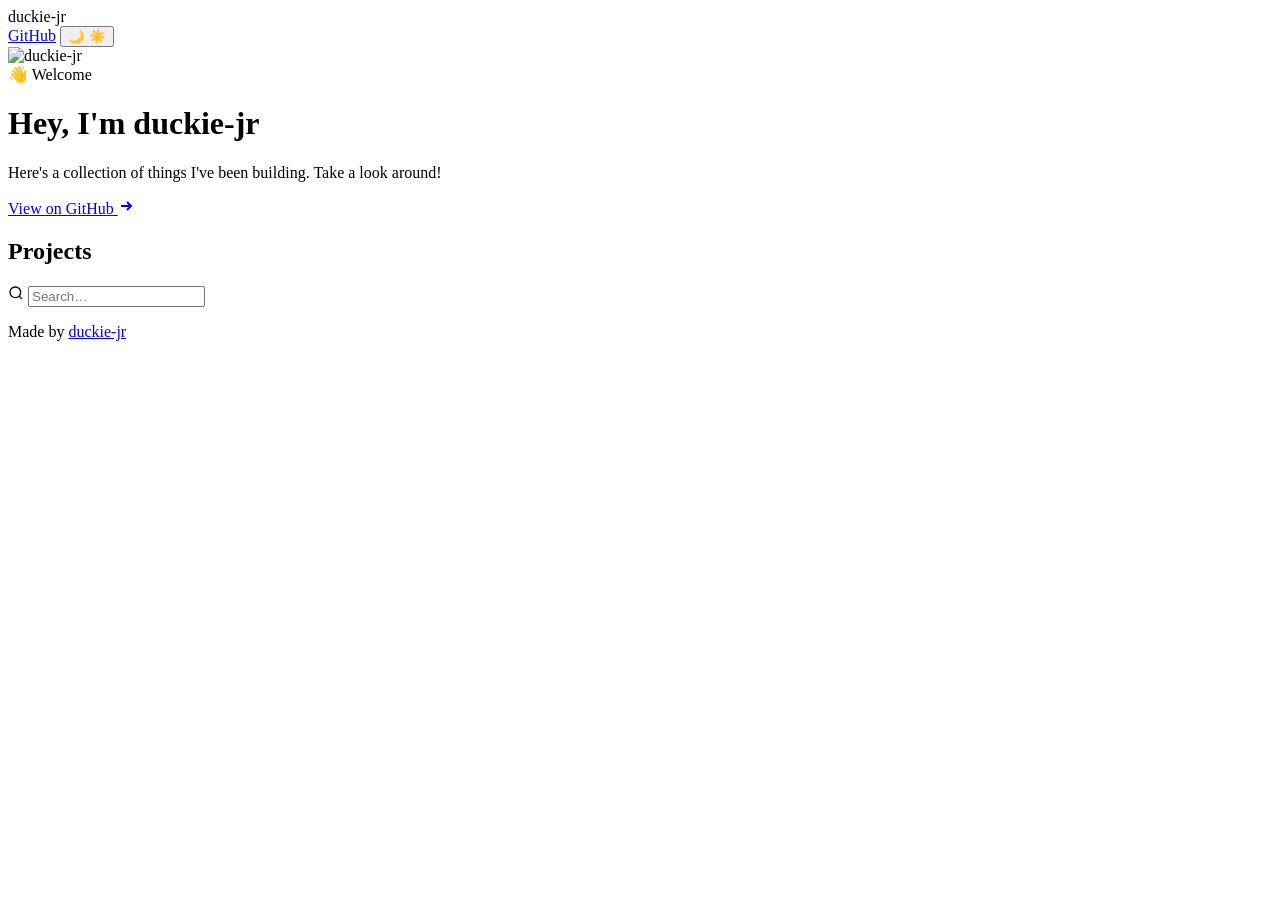
==== index.html @ 2e4bfa23 "Rename Index.html to index.html" ====
<!DOCTYPE html>
<html lang="en">
  <head>
    <meta charset="UTF-8" />
    <meta name="viewport" content="width=device-width, initial-scale=1.0" />
    <meta name="description" content="duckie-jr's project showcase" />
    <meta name="theme-color" content="#6c63ff" />
    <meta name="mobile-web-app-capable" content="yes" />
    <link rel="manifest" href="/manifest.json" />
    <title>duckie-jr</title>
    <link rel="preconnect" href="https://fonts.googleapis.com" />
    <link rel="preconnect" href="https://fonts.gstatic.com" crossorigin />
    <link href="https://fonts.googleapis.com/css2?family=Inter:wght@400;500;600;700;800&display=swap" rel="stylesheet" />
    <link rel="stylesheet" href="/style.css" />
  </head>
  <body>

    <!-- ── Nav ──────────────────────────────────────────────── -->
    <nav class="nav">
      <div class="nav-inner">
        <span class="nav-logo">duckie-jr</span>
        <div class="nav-links">
          <a href="https://github.com/duckie-jr" target="_blank" rel="noopener noreferrer">GitHub</a>
          <button id="theme-toggle-btn" class="theme-btn" aria-label="Toggle theme">
            <span class="theme-icon theme-icon--dark">🌙</span>
            <span class="theme-icon theme-icon--light">☀️</span>
          </button>
        </div>
      </div>
    </nav>

    <!-- ── Hero ─────────────────────────────────────────────── -->
    <header class="hero">
      <div class="hero-inner">
        <img id="avatar" class="hero-avatar" src="" alt="duckie-jr" />
        <div class="hero-badge">👋 Welcome</div>
        <h1 class="hero-heading">Hey, I'm <span class="gradient-text">duckie-jr</span></h1>
        <p class="hero-sub">Here's a collection of things I've been building. Take a look around!</p>
        <a href="https://github.com/duckie-jr/Projects" target="_blank" rel="noopener noreferrer" class="hero-cta">
          View on GitHub
          <svg width="16" height="16" viewBox="0 0 16 16" fill="none" stroke="currentColor" stroke-width="2">
            <path d="M3 8h10M9 4l4 4-4 4"/>
          </svg>
        </a>
      </div>
      <div class="hero-glow" aria-hidden="true"></div>
    </header>

    <!-- ── Projects ─────────────────────────────────────────── -->
    <section class="projects-section">
      <div class="section-inner">

        <div class="section-header">
          <h2 class="section-title">Projects</h2>
          <div class="search-box">
            <svg width="16" height="16" viewBox="0 0 24 24" fill="none" stroke="currentColor" stroke-width="2">
              <circle cx="11" cy="11" r="8"/><line x1="21" y1="21" x2="16.65" y2="16.65"/>
            </svg>
            <input id="search-input" type="search" placeholder="Search…" aria-label="Search projects" />
          </div>
        </div>

        <!-- Loading -->
        <div id="loading-grid" class="card-grid">
          <div class="project-card skeleton"></div>
          <div class="project-card skeleton"></div>
          <div class="project-card skeleton"></div>
        </div>

        <!-- Cards -->
        <div id="project-grid" class="card-grid" hidden></div>

        <!-- Empty -->
        <div id="empty-state" class="feedback-state" hidden>
          <div class="feedback-icon">📂</div>
          <p id="empty-message">No projects yet — add a folder to the repository to get started.</p>
          <a href="https://github.com/duckie-jr/Projects" target="_blank" rel="noopener noreferrer" class="btn-outline">
            Open Repository
          </a>
        </div>

        <!-- Error -->
        <div id="error-state" class="feedback-state" hidden>
          <div class="feedback-icon">⚠️</div>
          <p id="error-message">Couldn't load projects.</p>
          <button id="retry-btn" class="btn-outline">Try again</button>
        </div>

      </div>
    </section>

    <!-- ── Footer ────────────────────────────────────────────── -->
    <footer class="footer">
      <p>Made by <a href="https://github.com/duckie-jr" target="_blank" rel="noopener noreferrer">duckie-jr</a></p>
    </footer>

    <script type="module" src="/main.js"></script>
  </body>
</html>
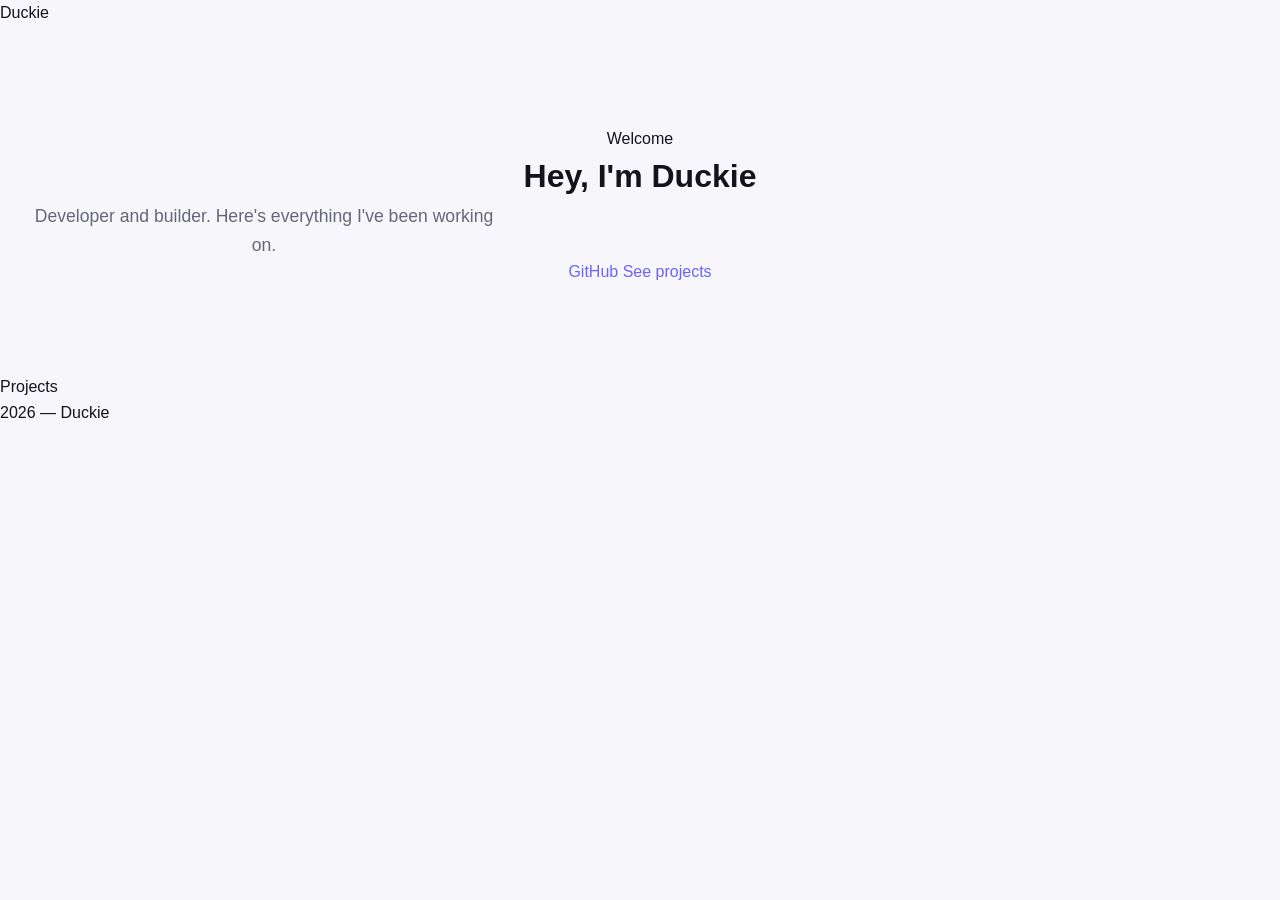
==== commit 61ee71f6: "Refactor index.html for improved structure and content" ====
--- a/index.html
+++ b/index.html
@@ -1,99 +1,42 @@
 <!DOCTYPE html>
-<html lang="en">
+<html lang="en" data-theme="dark">
   <head>
     <meta charset="UTF-8" />
     <meta name="viewport" content="width=device-width, initial-scale=1.0" />
-    <meta name="description" content="duckie-jr's project showcase" />
-    <meta name="theme-color" content="#6c63ff" />
-    <meta name="mobile-web-app-capable" content="yes" />
+    <title>Duckie</title>
+    <link rel="preconnect" href="https://fonts.googleapis.com" />
+    <link href="https://fonts.googleapis.com/css2?family=Inter:wght@400;500;600;700;800&display=swap" rel="stylesheet" />
+    <link rel="icon" type="image/svg+xml" href="/favicon.svg" />
+    <link rel="apple-touch-icon" href="/favicon.svg" />
     <link rel="manifest" href="/manifest.json" />
-    <title>duckie-jr</title>
-    <link rel="preconnect" href="https://fonts.googleapis.com" />
-    <link rel="preconnect" href="https://fonts.gstatic.com" crossorigin />
-    <link href="https://fonts.googleapis.com/css2?family=Inter:wght@400;500;600;700;800&display=swap" rel="stylesheet" />
     <link rel="stylesheet" href="/style.css" />
   </head>
   <body>
 
-    <!-- ── Nav ──────────────────────────────────────────────── -->
-    <nav class="nav">
-      <div class="nav-inner">
-        <span class="nav-logo">duckie-jr</span>
-        <div class="nav-links">
-          <a href="https://github.com/duckie-jr" target="_blank" rel="noopener noreferrer">GitHub</a>
-          <button id="theme-toggle-btn" class="theme-btn" aria-label="Toggle theme">
-            <span class="theme-icon theme-icon--dark">🌙</span>
-            <span class="theme-icon theme-icon--light">☀️</span>
-          </button>
-        </div>
-      </div>
+    <nav>
+      <span class="logo">Duckie</span>
+
     </nav>
 
-    <!-- ── Hero ─────────────────────────────────────────────── -->
     <header class="hero">
-      <div class="hero-inner">
-        <img id="avatar" class="hero-avatar" src="" alt="duckie-jr" />
-        <div class="hero-badge">👋 Welcome</div>
-        <h1 class="hero-heading">Hey, I'm <span class="gradient-text">duckie-jr</span></h1>
-        <p class="hero-sub">Here's a collection of things I've been building. Take a look around!</p>
-        <a href="https://github.com/duckie-jr/Projects" target="_blank" rel="noopener noreferrer" class="hero-cta">
-          View on GitHub
-          <svg width="16" height="16" viewBox="0 0 16 16" fill="none" stroke="currentColor" stroke-width="2">
-            <path d="M3 8h10M9 4l4 4-4 4"/>
-          </svg>
-        </a>
+      <p class="eyebrow">Welcome</p>
+      <h1>Hey, I'm <span>Duckie</span></h1>
+      <p class="hero-sub">Developer and builder. Here's everything I've been working on.</p>
+      <div class="hero-links">
+        <a href="https://github.com/duckie-jr" target="_blank" rel="noopener noreferrer" class="btn btn-primary">GitHub</a>
+        <a href="#projects" class="btn btn-ghost">See projects</a>
       </div>
-      <div class="hero-glow" aria-hidden="true"></div>
     </header>
 
-    <!-- ── Projects ─────────────────────────────────────────── -->
-    <section class="projects-section">
-      <div class="section-inner">
+    <main id="projects">
+      <p class="section-label">Projects</p>
+      <div id="project-grid" class="grid"></div>
+    </main>
 
-        <div class="section-header">
-          <h2 class="section-title">Projects</h2>
-          <div class="search-box">
-            <svg width="16" height="16" viewBox="0 0 24 24" fill="none" stroke="currentColor" stroke-width="2">
-              <circle cx="11" cy="11" r="8"/><line x1="21" y1="21" x2="16.65" y2="16.65"/>
-            </svg>
-            <input id="search-input" type="search" placeholder="Search…" aria-label="Search projects" />
-          </div>
-        </div>
-
-        <!-- Loading -->
-        <div id="loading-grid" class="card-grid">
-          <div class="project-card skeleton"></div>
-          <div class="project-card skeleton"></div>
-          <div class="project-card skeleton"></div>
-        </div>
-
-        <!-- Cards -->
-        <div id="project-grid" class="card-grid" hidden></div>
-
-        <!-- Empty -->
-        <div id="empty-state" class="feedback-state" hidden>
-          <div class="feedback-icon">📂</div>
-          <p id="empty-message">No projects yet — add a folder to the repository to get started.</p>
-          <a href="https://github.com/duckie-jr/Projects" target="_blank" rel="noopener noreferrer" class="btn-outline">
-            Open Repository
-          </a>
-        </div>
-
-        <!-- Error -->
-        <div id="error-state" class="feedback-state" hidden>
-          <div class="feedback-icon">⚠️</div>
-          <p id="error-message">Couldn't load projects.</p>
-          <button id="retry-btn" class="btn-outline">Try again</button>
-        </div>
-
-      </div>
-    </section>
-
-    <!-- ── Footer ────────────────────────────────────────────── -->
-    <footer class="footer">
-      <p>Made by <a href="https://github.com/duckie-jr" target="_blank" rel="noopener noreferrer">duckie-jr</a></p>
+    <footer>
+      <p>2026 — Duckie</p>
     </footer>
 
-    <script type="module" src="/main.js"></script>
+    <script src="/main.js"></script>
   </body>
 </html>
--- a/style.css
+++ b/style.css
@@ -0,0 +1,416 @@
+/* ── Variables ──────────────────────────────────────────────── */
+:root {
+  --bg:           #0f0f13;
+  --bg-card:      #18181f;
+  --bg-card-hover:#1e1e28;
+  --border:       rgba(255,255,255,0.07);
+  --border-hover: rgba(108,99,255,0.5);
+  --text:         #f0f0f5;
+  --text-muted:   #888899;
+  --accent:       #6c63ff;
+  --accent-2:     #ff6584;
+  --gradient:     linear-gradient(135deg, #6c63ff, #ff6584);
+  --radius:       16px;
+  --radius-sm:    8px;
+  --shadow:       0 4px 24px rgba(0,0,0,0.4);
+  --shadow-hover: 0 8px 40px rgba(108,99,255,0.25);
+  --font:         'Inter', -apple-system, sans-serif;
+}
+
+[data-theme="light"] {
+  --bg:           #f7f7fb;
+  --bg-card:      #ffffff;
+  --bg-card-hover:#f0efff;
+  --border:       rgba(0,0,0,0.08);
+  --border-hover: rgba(108,99,255,0.4);
+  --text:         #13131a;
+  --text-muted:   #666677;
+  --shadow:       0 4px 24px rgba(0,0,0,0.08);
+  --shadow-hover: 0 8px 40px rgba(108,99,255,0.18);
+}
+
+/* ── Base ───────────────────────────────────────────────────── */
+*, *::before, *::after { box-sizing: border-box; margin: 0; padding: 0; }
+
+html { scroll-behavior: smooth; }
+
+body {
+  font-family: var(--font);
+  background: var(--bg);
+  color: var(--text);
+  line-height: 1.6;
+  min-height: 100dvh;
+  display: flex;
+  flex-direction: column;
+  transition: background 0.3s, color 0.3s;
+}
+
+a { color: var(--accent); text-decoration: none; }
+a:hover { text-decoration: underline; }
+
+/* ── Nav ────────────────────────────────────────────────────── */
+.nav {
+  position: sticky;
+  top: 0;
+  z-index: 100;
+  background: rgba(15,15,19,0.8);
+  backdrop-filter: blur(16px);
+  -webkit-backdrop-filter: blur(16px);
+  border-bottom: 1px solid var(--border);
+  padding: 0 24px;
+}
+
+[data-theme="light"] .nav {
+  background: rgba(247,247,251,0.85);
+}
+
+.nav-inner {
+  max-width: 1100px;
+  margin: 0 auto;
+  height: 60px;
+  display: flex;
+  align-items: center;
+  justify-content: space-between;
+}
+
+.nav-logo {
+  font-weight: 800;
+  font-size: 1.1rem;
+  background: var(--gradient);
+  -webkit-background-clip: text;
+  -webkit-text-fill-color: transparent;
+  background-clip: text;
+  letter-spacing: -0.3px;
+}
+
+.nav-links {
+  display: flex;
+  align-items: center;
+  gap: 20px;
+  font-size: 0.9rem;
+  font-weight: 500;
+  color: var(--text-muted);
+}
+
+.nav-links a {
+  color: var(--text-muted);
+  transition: color 0.2s;
+}
+.nav-links a:hover { color: var(--text); text-decoration: none; }
+
+.theme-btn {
+  background: none;
+  border: 1px solid var(--border);
+  border-radius: 20px;
+  padding: 4px 10px;
+  cursor: pointer;
+  font-size: 1rem;
+  line-height: 1;
+  transition: border-color 0.2s, background 0.2s;
+}
+.theme-btn:hover { background: var(--bg-card); }
+
+[data-theme="dark"]  .theme-icon--dark  { display: inline; }
+[data-theme="dark"]  .theme-icon--light { display: none; }
+[data-theme="light"] .theme-icon--dark  { display: none; }
+[data-theme="light"] .theme-icon--light { display: inline; }
+
+/* ── Hero ───────────────────────────────────────────────────── */
+.hero {
+  position: relative;
+  padding: 100px 24px 90px;
+  text-align: center;
+  overflow: hidden;
+}
+
+.hero-glow {
+  position: absolute;
+  inset: 0;
+  background: radial-gradient(ellipse 70% 50% at 50% 0%, rgba(108,99,255,0.18) 0%, transparent 70%);
+  pointer-events: none;
+  z-index: 0;
+}
+
+.hero-inner {
+  position: relative;
+  z-index: 1;
+  max-width: 640px;
+  margin: 0 auto;
+  display: flex;
+  flex-direction: column;
+  align-items: center;
+  gap: 16px;
+}
+
+.hero-avatar {
+  width: 90px;
+  height: 90px;
+  border-radius: 50%;
+  border: 3px solid transparent;
+  background: var(--gradient) border-box;
+  object-fit: cover;
+  display: none;
+  box-shadow: 0 0 0 4px rgba(108,99,255,0.2);
+}
+
+.hero-badge {
+  display: inline-block;
+  background: var(--bg-card);
+  border: 1px solid var(--border);
+  border-radius: 20px;
+  padding: 4px 14px;
+  font-size: 0.82rem;
+  font-weight: 500;
+  color: var(--text-muted);
+  letter-spacing: 0.3px;
+}
+
+.hero-heading {
+  font-size: clamp(2.4rem, 6vw, 3.8rem);
+  font-weight: 800;
+  line-height: 1.1;
+  letter-spacing: -1.5px;
+  margin: 0;
+}
+
+.gradient-text {
+  background: var(--gradient);
+  -webkit-background-clip: text;
+  -webkit-text-fill-color: transparent;
+  background-clip: text;
+}
+
+.hero-sub {
+  font-size: 1.1rem;
+  color: var(--text-muted);
+  max-width: 480px;
+  line-height: 1.6;
+}
+
+.hero-cta {
+  display: inline-flex;
+  align-items: center;
+  gap: 8px;
+  margin-top: 8px;
+  padding: 12px 28px;
+  background: var(--gradient);
+  color: #fff;
+  border-radius: 50px;
+  font-weight: 600;
+  font-size: 0.95rem;
+  box-shadow: 0 4px 20px rgba(108,99,255,0.4);
+  transition: transform 0.2s, box-shadow 0.2s, opacity 0.2s;
+}
+.hero-cta:hover {
+  transform: translateY(-2px);
+  box-shadow: 0 8px 28px rgba(108,99,255,0.5);
+  text-decoration: none;
+  opacity: 0.92;
+}
+.hero-cta svg { flex-shrink: 0; }
+
+/* ── Projects section ───────────────────────────────────────── */
+.projects-section {
+  flex: 1;
+  padding: 20px 24px 80px;
+}
+
+.section-inner {
+  max-width: 1100px;
+  margin: 0 auto;
+}
+
+.section-header {
+  display: flex;
+  align-items: center;
+  justify-content: space-between;
+  gap: 16px;
+  margin-bottom: 32px;
+  flex-wrap: wrap;
+}
+
+.section-title {
+  font-size: 1.5rem;
+  font-weight: 700;
+  letter-spacing: -0.5px;
+}
+
+.search-box {
+  display: flex;
+  align-items: center;
+  gap: 8px;
+  background: var(--bg-card);
+  border: 1px solid var(--border);
+  border-radius: 50px;
+  padding: 8px 16px;
+  transition: border-color 0.2s, box-shadow 0.2s;
+}
+.search-box:focus-within {
+  border-color: var(--accent);
+  box-shadow: 0 0 0 3px rgba(108,99,255,0.15);
+}
+.search-box svg { color: var(--text-muted); flex-shrink: 0; }
+.search-box input {
+  background: none;
+  border: none;
+  outline: none;
+  color: var(--text);
+  font-size: 0.9rem;
+  font-family: var(--font);
+  width: 180px;
+}
+.search-box input::placeholder { color: var(--text-muted); }
+
+/* ── Card grid ──────────────────────────────────────────────── */
+.card-grid {
+  display: grid;
+  grid-template-columns: repeat(auto-fill, minmax(300px, 1fr));
+  gap: 20px;
+}
+
+/* ── Project card ───────────────────────────────────────────── */
+.project-card {
+  background: var(--bg-card);
+  border: 1px solid var(--border);
+  border-radius: var(--radius);
+  padding: 28px;
+  display: flex;
+  flex-direction: column;
+  gap: 14px;
+  box-shadow: var(--shadow);
+  transition: transform 0.22s, box-shadow 0.22s, border-color 0.22s, background 0.22s;
+  min-height: 200px;
+  cursor: default;
+}
+
+.project-card:hover {
+  transform: translateY(-5px);
+  box-shadow: var(--shadow-hover);
+  border-color: var(--border-hover);
+  background: var(--bg-card-hover);
+}
+
+.card-number {
+  font-size: 0.75rem;
+  font-weight: 700;
+  color: var(--accent);
+  letter-spacing: 1px;
+  text-transform: uppercase;
+  opacity: 0.7;
+}
+
+.card-title {
+  font-size: 1.15rem;
+  font-weight: 700;
+  letter-spacing: -0.3px;
+  line-height: 1.3;
+}
+.card-title a {
+  color: var(--text);
+  transition: color 0.2s;
+}
+.card-title a:hover { color: var(--accent); text-decoration: none; }
+
+.card-description {
+  font-size: 0.875rem;
+  color: var(--text-muted);
+  line-height: 1.6;
+  flex: 1;
+  display: -webkit-box;
+  -webkit-line-clamp: 3;
+  -webkit-box-orient: vertical;
+  overflow: hidden;
+}
+
+.card-cta {
+  display: inline-flex;
+  align-items: center;
+  gap: 6px;
+  font-size: 0.82rem;
+  font-weight: 600;
+  color: var(--accent);
+  margin-top: auto;
+  transition: gap 0.2s;
+}
+.card-cta:hover { gap: 10px; text-decoration: none; }
+.card-cta svg { flex-shrink: 0; }
+
+/* ── Skeleton ───────────────────────────────────────────────── */
+@keyframes shimmer {
+  0%   { background-position: -600px 0; }
+  100% { background-position:  600px 0; }
+}
+
+.skeleton {
+  background: linear-gradient(
+    90deg,
+    var(--bg-card) 25%,
+    var(--bg-card-hover) 50%,
+    var(--bg-card) 75%
+  );
+  background-size: 1200px 100%;
+  animation: shimmer 1.6s infinite linear;
+  border-color: transparent !important;
+  pointer-events: none;
+  min-height: 200px;
+}
+.skeleton:hover { transform: none !important; box-shadow: var(--shadow) !important; }
+
+/* ── Feedback states ────────────────────────────────────────── */
+.feedback-state {
+  display: flex;
+  flex-direction: column;
+  align-items: center;
+  gap: 16px;
+  padding: 80px 24px;
+  text-align: center;
+  color: var(--text-muted);
+  font-size: 0.95rem;
+  grid-column: 1 / -1;
+}
+
+.feedback-icon {
+  font-size: 3rem;
+  line-height: 1;
+}
+
+.btn-outline {
+  display: inline-flex;
+  align-items: center;
+  gap: 6px;
+  padding: 9px 22px;
+  border: 1.5px solid var(--accent);
+  border-radius: 50px;
+  color: var(--accent);
+  font-size: 0.875rem;
+  font-weight: 600;
+  font-family: var(--font);
+  background: none;
+  cursor: pointer;
+  transition: background 0.2s, color 0.2s;
+}
+.btn-outline:hover {
+  background: var(--accent);
+  color: #fff;
+  text-decoration: none;
+}
+
+/* ── Footer ─────────────────────────────────────────────────── */
+.footer {
+  border-top: 1px solid var(--border);
+  padding: 22px 24px;
+  text-align: center;
+  font-size: 0.82rem;
+  color: var(--text-muted);
+}
+.footer a { color: var(--text-muted); }
+.footer a:hover { color: var(--accent); }
+
+/* ── Responsive ─────────────────────────────────────────────── */
+@media (max-width: 600px) {
+  .hero { padding: 64px 20px 60px; }
+  .projects-section { padding: 20px 20px 60px; }
+  .card-grid { grid-template-columns: 1fr; }
+  .section-header { flex-direction: column; align-items: flex-start; }
+  .search-box input { width: 140px; }
+}
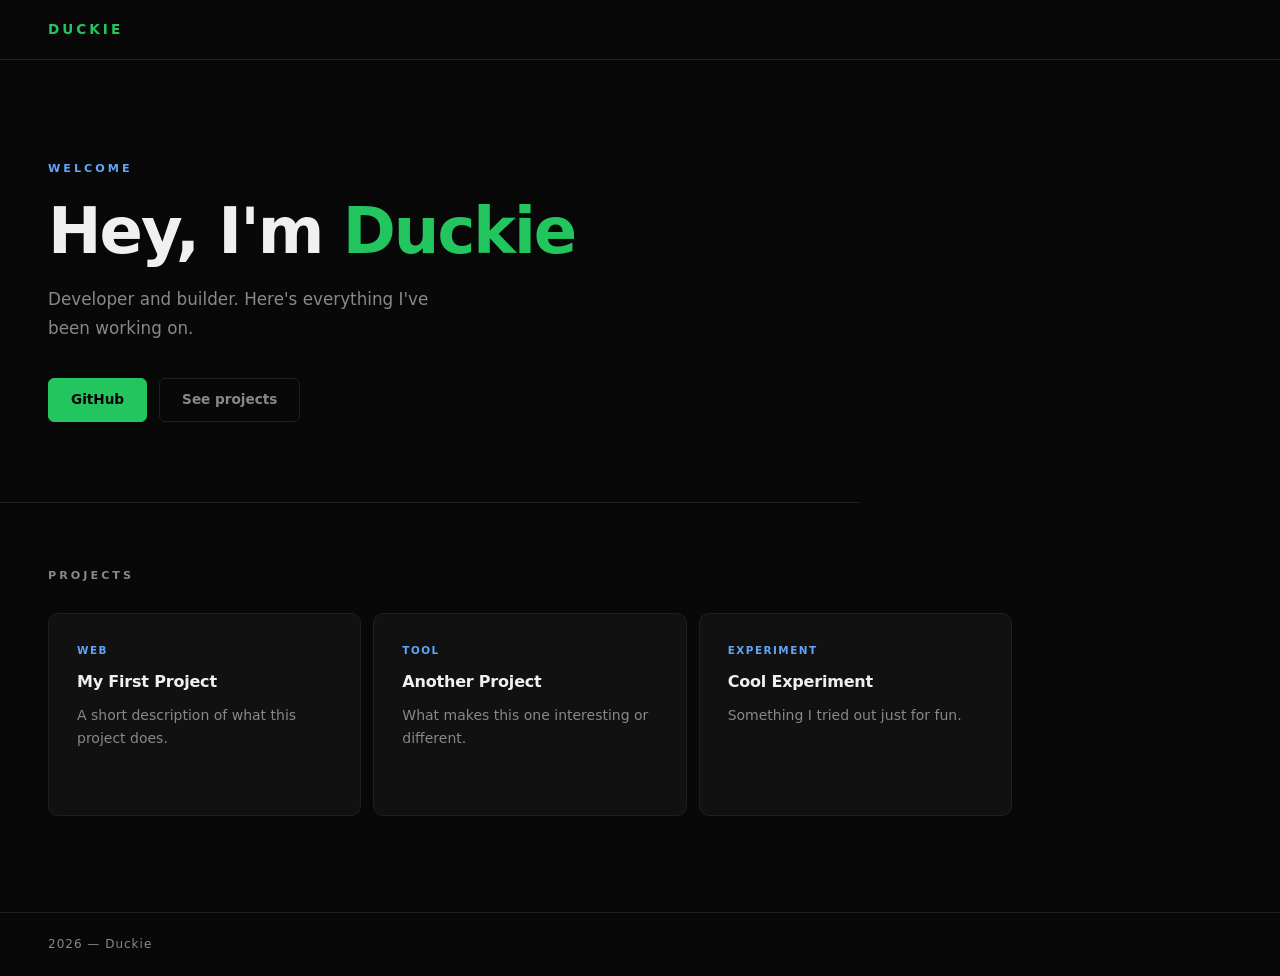
==== commit b5774d3d: "Update index.html" ====
--- a/index.html
+++ b/index.html
@@ -6,10 +6,10 @@
     <title>Duckie</title>
     <link rel="preconnect" href="https://fonts.googleapis.com" />
     <link href="https://fonts.googleapis.com/css2?family=Inter:wght@400;500;600;700;800&display=swap" rel="stylesheet" />
-    <link rel="icon" type="image/svg+xml" href="/favicon.svg" />
-    <link rel="apple-touch-icon" href="/favicon.svg" />
-    <link rel="manifest" href="/manifest.json" />
-    <link rel="stylesheet" href="/style.css" />
+    <link rel="icon" type="image/svg+xml" href="./favicon.svg" />
+    <link rel="apple-touch-icon" href="./favicon.svg" />
+    <link rel="manifest" href="./manifest.json" />
+    <link rel="stylesheet" href="./style.css" />
   </head>
   <body>
 
@@ -37,6 +37,6 @@
       <p>2026 — Duckie</p>
     </footer>
 
-    <script src="/main.js"></script>
+    <script src="./main.js"></script>
   </body>
 </html>
--- a/style.css
+++ b/style.css
@@ -1,37 +1,22 @@
-/* ── Variables ──────────────────────────────────────────────── */
+/* ── Tokens ─────────────────────────────────────────────────── */
 :root {
-  --bg:           #0f0f13;
-  --bg-card:      #18181f;
-  --bg-card-hover:#1e1e28;
-  --border:       rgba(255,255,255,0.07);
-  --border-hover: rgba(108,99,255,0.5);
-  --text:         #f0f0f5;
-  --text-muted:   #888899;
-  --accent:       #6c63ff;
-  --accent-2:     #ff6584;
-  --gradient:     linear-gradient(135deg, #6c63ff, #ff6584);
-  --radius:       16px;
-  --radius-sm:    8px;
-  --shadow:       0 4px 24px rgba(0,0,0,0.4);
-  --shadow-hover: 0 8px 40px rgba(108,99,255,0.25);
-  --font:         'Inter', -apple-system, sans-serif;
-}
-
-[data-theme="light"] {
-  --bg:           #f7f7fb;
-  --bg-card:      #ffffff;
-  --bg-card-hover:#f0efff;
-  --border:       rgba(0,0,0,0.08);
-  --border-hover: rgba(108,99,255,0.4);
-  --text:         #13131a;
-  --text-muted:   #666677;
-  --shadow:       0 4px 24px rgba(0,0,0,0.08);
-  --shadow-hover: 0 8px 40px rgba(108,99,255,0.18);
-}
+  --bg:         #080808;
+  --surface:    #111111;
+  --surface-2:  #161616;
+  --border:     #1f1f1f;
+  --text:       #f0f0f0;
+  --muted:      #888888;
+  --green:      #22c55e;
+  --green-dim:  rgba(34, 197, 94, 0.08);
+  --green-glow: rgba(34, 197, 94, 0.2);
+  --blue:       #60a5fa;
+  --font:       'Inter', system-ui, sans-serif;
+}
+
+
 
 /* ── Base ───────────────────────────────────────────────────── */
 *, *::before, *::after { box-sizing: border-box; margin: 0; padding: 0; }
-
 html { scroll-behavior: smooth; }
 
 body {
@@ -42,375 +27,226 @@
   min-height: 100dvh;
   display: flex;
   flex-direction: column;
-  transition: background 0.3s, color 0.3s;
-}
-
-a { color: var(--accent); text-decoration: none; }
+  -webkit-font-smoothing: antialiased;
+  transition: background .3s, color .3s;
+}
+
+a { color: var(--green); text-decoration: none; }
 a:hover { text-decoration: underline; }
 
 /* ── Nav ────────────────────────────────────────────────────── */
-.nav {
+nav {
+  display: flex;
+  align-items: center;
+  justify-content: space-between;
+  padding: 0 48px;
+  height: 60px;
+  border-bottom: 1px solid var(--border);
   position: sticky;
   top: 0;
-  z-index: 100;
-  background: rgba(15,15,19,0.8);
-  backdrop-filter: blur(16px);
-  -webkit-backdrop-filter: blur(16px);
-  border-bottom: 1px solid var(--border);
-  padding: 0 24px;
-}
-
-[data-theme="light"] .nav {
-  background: rgba(247,247,251,0.85);
-}
-
-.nav-inner {
-  max-width: 1100px;
-  margin: 0 auto;
-  height: 60px;
-  display: flex;
-  align-items: center;
-  justify-content: space-between;
-}
-
-.nav-logo {
-  font-weight: 800;
-  font-size: 1.1rem;
-  background: var(--gradient);
-  -webkit-background-clip: text;
-  -webkit-text-fill-color: transparent;
-  background-clip: text;
-  letter-spacing: -0.3px;
-}
-
-.nav-links {
-  display: flex;
-  align-items: center;
-  gap: 20px;
-  font-size: 0.9rem;
-  font-weight: 500;
-  color: var(--text-muted);
-}
-
-.nav-links a {
-  color: var(--text-muted);
-  transition: color 0.2s;
-}
-.nav-links a:hover { color: var(--text); text-decoration: none; }
-
-.theme-btn {
-  background: none;
-  border: 1px solid var(--border);
-  border-radius: 20px;
-  padding: 4px 10px;
-  cursor: pointer;
-  font-size: 1rem;
-  line-height: 1;
-  transition: border-color 0.2s, background 0.2s;
-}
-.theme-btn:hover { background: var(--bg-card); }
-
-[data-theme="dark"]  .theme-icon--dark  { display: inline; }
-[data-theme="dark"]  .theme-icon--light { display: none; }
-[data-theme="light"] .theme-icon--dark  { display: none; }
-[data-theme="light"] .theme-icon--light { display: inline; }
+  background: var(--bg);
+  z-index: 10;
+}
+
+.logo {
+  font-size: .85rem;
+  font-weight: 700;
+  letter-spacing: 3px;
+  text-transform: uppercase;
+  color: var(--green);
+}
+
+
 
 /* ── Hero ───────────────────────────────────────────────────── */
 .hero {
-  position: relative;
-  padding: 100px 24px 90px;
-  text-align: center;
-  overflow: hidden;
-}
-
-.hero-glow {
-  position: absolute;
-  inset: 0;
-  background: radial-gradient(ellipse 70% 50% at 50% 0%, rgba(108,99,255,0.18) 0%, transparent 70%);
-  pointer-events: none;
-  z-index: 0;
-}
-
-.hero-inner {
-  position: relative;
-  z-index: 1;
-  max-width: 640px;
-  margin: 0 auto;
-  display: flex;
-  flex-direction: column;
-  align-items: center;
-  gap: 16px;
-}
-
-.hero-avatar {
-  width: 90px;
-  height: 90px;
-  border-radius: 50%;
-  border: 3px solid transparent;
-  background: var(--gradient) border-box;
-  object-fit: cover;
-  display: none;
-  box-shadow: 0 0 0 4px rgba(108,99,255,0.2);
-}
-
-.hero-badge {
-  display: inline-block;
-  background: var(--bg-card);
-  border: 1px solid var(--border);
-  border-radius: 20px;
-  padding: 4px 14px;
-  font-size: 0.82rem;
-  font-weight: 500;
-  color: var(--text-muted);
-  letter-spacing: 0.3px;
-}
-
-.hero-heading {
-  font-size: clamp(2.4rem, 6vw, 3.8rem);
+  padding: 100px 48px 80px;
+  border-bottom: 1px solid var(--border);
+  max-width: 860px;
+}
+
+.eyebrow {
+  font-size: .7rem;
+  font-weight: 600;
+  letter-spacing: 3px;
+  text-transform: uppercase;
+  color: var(--blue);
+  margin-bottom: 20px;
+}
+
+.hero h1 {
+  font-size: clamp(2.6rem, 5.5vw, 4rem);
   font-weight: 800;
-  line-height: 1.1;
-  letter-spacing: -1.5px;
-  margin: 0;
-}
-
-.gradient-text {
-  background: var(--gradient);
-  -webkit-background-clip: text;
-  -webkit-text-fill-color: transparent;
-  background-clip: text;
+  letter-spacing: -2px;
+  line-height: 1.05;
+  color: var(--text);
+  margin-bottom: 20px;
+}
+
+.hero h1 span {
+  color: var(--green);
 }
 
 .hero-sub {
-  font-size: 1.1rem;
-  color: var(--text-muted);
-  max-width: 480px;
-  line-height: 1.6;
-}
-
-.hero-cta {
+  font-size: 1.05rem;
+  color: var(--muted);
+  max-width: 420px;
+  line-height: 1.7;
+  margin-bottom: 36px;
+}
+
+.hero-links {
+  display: flex;
+  gap: 12px;
+  flex-wrap: wrap;
+}
+
+.btn {
   display: inline-flex;
   align-items: center;
   gap: 8px;
-  margin-top: 8px;
-  padding: 12px 28px;
-  background: var(--gradient);
-  color: #fff;
-  border-radius: 50px;
+  font-family: var(--font);
+  font-size: .85rem;
   font-weight: 600;
-  font-size: 0.95rem;
-  box-shadow: 0 4px 20px rgba(108,99,255,0.4);
-  transition: transform 0.2s, box-shadow 0.2s, opacity 0.2s;
-}
-.hero-cta:hover {
+  padding: 10px 22px;
+  border-radius: 6px;
+  cursor: pointer;
+  transition: all .2s;
+  text-decoration: none;
+}
+
+.btn-primary {
+  background: var(--green);
+  color: #000;
+  border: 1px solid var(--green);
+}
+.btn-primary:hover {
+  opacity: .85;
+  text-decoration: none;
+}
+
+.btn-ghost {
+  background: none;
+  color: var(--muted);
+  border: 1px solid var(--border);
+}
+.btn-ghost:hover {
+  border-color: var(--green);
+  color: var(--green);
+  text-decoration: none;
+}
+
+/* ── Projects ───────────────────────────────────────────────── */
+main {
+  flex: 1;
+  padding: 64px 48px 96px;
+  max-width: 1060px;
+}
+
+.section-label {
+  font-size: .7rem;
+  font-weight: 700;
+  letter-spacing: 3px;
+  text-transform: uppercase;
+  color: var(--muted);
+  margin-bottom: 28px;
+}
+
+.grid {
+  display: grid;
+  grid-template-columns: repeat(auto-fill, minmax(290px, 1fr));
+  gap: 12px;
+}
+
+/* ── Card ───────────────────────────────────────────────────── */
+.card {
+  display: flex;
+  flex-direction: column;
+  gap: 10px;
+  background: var(--surface);
+  border: 1px solid var(--border);
+  border-radius: 10px;
+  padding: 28px;
+  text-decoration: none;
+  color: inherit;
+  transition: border-color .2s, background .2s, transform .2s;
+  position: relative;
+  overflow: hidden;
+}
+
+.card::before {
+  content: '';
+  position: absolute;
+  top: 0;
+  left: 0;
+  width: 3px;
+  height: 100%;
+  background: var(--green);
+  opacity: 0;
+  transition: opacity .2s;
+}
+
+.card:hover {
+  border-color: var(--border);
+  background: var(--surface-2);
   transform: translateY(-2px);
-  box-shadow: 0 8px 28px rgba(108,99,255,0.5);
-  text-decoration: none;
-  opacity: 0.92;
-}
-.hero-cta svg { flex-shrink: 0; }
-
-/* ── Projects section ───────────────────────────────────────── */
-.projects-section {
+  text-decoration: none;
+}
+
+.card:hover::before {
+  opacity: 1;
+}
+
+.tag {
+  font-size: .65rem;
+  font-weight: 700;
+  letter-spacing: 1.5px;
+  text-transform: uppercase;
+  color: var(--blue);
+}
+
+.card h3 {
+  font-size: 1rem;
+  font-weight: 700;
+  color: var(--text);
+  letter-spacing: -.2px;
+}
+
+.card p {
+  font-size: .875rem;
+  color: var(--muted);
+  line-height: 1.65;
   flex: 1;
-  padding: 20px 24px 80px;
-}
-
-.section-inner {
-  max-width: 1100px;
-  margin: 0 auto;
-}
-
-.section-header {
-  display: flex;
-  align-items: center;
-  justify-content: space-between;
-  gap: 16px;
-  margin-bottom: 32px;
-  flex-wrap: wrap;
-}
-
-.section-title {
-  font-size: 1.5rem;
-  font-weight: 700;
-  letter-spacing: -0.5px;
-}
-
-.search-box {
-  display: flex;
-  align-items: center;
-  gap: 8px;
-  background: var(--bg-card);
-  border: 1px solid var(--border);
-  border-radius: 50px;
-  padding: 8px 16px;
-  transition: border-color 0.2s, box-shadow 0.2s;
-}
-.search-box:focus-within {
-  border-color: var(--accent);
-  box-shadow: 0 0 0 3px rgba(108,99,255,0.15);
-}
-.search-box svg { color: var(--text-muted); flex-shrink: 0; }
-.search-box input {
-  background: none;
-  border: none;
-  outline: none;
-  color: var(--text);
-  font-size: 0.9rem;
-  font-family: var(--font);
-  width: 180px;
-}
-.search-box input::placeholder { color: var(--text-muted); }
-
-/* ── Card grid ──────────────────────────────────────────────── */
-.card-grid {
-  display: grid;
-  grid-template-columns: repeat(auto-fill, minmax(300px, 1fr));
-  gap: 20px;
-}
-
-/* ── Project card ───────────────────────────────────────────── */
-.project-card {
-  background: var(--bg-card);
-  border: 1px solid var(--border);
-  border-radius: var(--radius);
-  padding: 28px;
-  display: flex;
-  flex-direction: column;
-  gap: 14px;
-  box-shadow: var(--shadow);
-  transition: transform 0.22s, box-shadow 0.22s, border-color 0.22s, background 0.22s;
-  min-height: 200px;
-  cursor: default;
-}
-
-.project-card:hover {
-  transform: translateY(-5px);
-  box-shadow: var(--shadow-hover);
-  border-color: var(--border-hover);
-  background: var(--bg-card-hover);
-}
-
-.card-number {
-  font-size: 0.75rem;
-  font-weight: 700;
-  color: var(--accent);
+}
+
+.arrow {
+  font-size: .8rem;
+  font-weight: 600;
+  color: var(--green);
+  margin-top: 6px;
+  opacity: 0;
+  transform: translateX(-4px);
+  transition: opacity .2s, transform .2s;
+}
+
+.card:hover .arrow {
+  opacity: 1;
+  transform: translateX(0);
+}
+
+/* ── Footer ─────────────────────────────────────────────────── */
+footer {
+  border-top: 1px solid var(--border);
+  padding: 22px 48px;
+  font-size: .75rem;
   letter-spacing: 1px;
-  text-transform: uppercase;
-  opacity: 0.7;
-}
-
-.card-title {
-  font-size: 1.15rem;
-  font-weight: 700;
-  letter-spacing: -0.3px;
-  line-height: 1.3;
-}
-.card-title a {
-  color: var(--text);
-  transition: color 0.2s;
-}
-.card-title a:hover { color: var(--accent); text-decoration: none; }
-
-.card-description {
-  font-size: 0.875rem;
-  color: var(--text-muted);
-  line-height: 1.6;
-  flex: 1;
-  display: -webkit-box;
-  -webkit-line-clamp: 3;
-  -webkit-box-orient: vertical;
-  overflow: hidden;
-}
-
-.card-cta {
-  display: inline-flex;
-  align-items: center;
-  gap: 6px;
-  font-size: 0.82rem;
-  font-weight: 600;
-  color: var(--accent);
-  margin-top: auto;
-  transition: gap 0.2s;
-}
-.card-cta:hover { gap: 10px; text-decoration: none; }
-.card-cta svg { flex-shrink: 0; }
-
-/* ── Skeleton ───────────────────────────────────────────────── */
-@keyframes shimmer {
-  0%   { background-position: -600px 0; }
-  100% { background-position:  600px 0; }
-}
-
-.skeleton {
-  background: linear-gradient(
-    90deg,
-    var(--bg-card) 25%,
-    var(--bg-card-hover) 50%,
-    var(--bg-card) 75%
-  );
-  background-size: 1200px 100%;
-  animation: shimmer 1.6s infinite linear;
-  border-color: transparent !important;
-  pointer-events: none;
-  min-height: 200px;
-}
-.skeleton:hover { transform: none !important; box-shadow: var(--shadow) !important; }
-
-/* ── Feedback states ────────────────────────────────────────── */
-.feedback-state {
-  display: flex;
-  flex-direction: column;
-  align-items: center;
-  gap: 16px;
-  padding: 80px 24px;
-  text-align: center;
-  color: var(--text-muted);
-  font-size: 0.95rem;
-  grid-column: 1 / -1;
-}
-
-.feedback-icon {
-  font-size: 3rem;
-  line-height: 1;
-}
-
-.btn-outline {
-  display: inline-flex;
-  align-items: center;
-  gap: 6px;
-  padding: 9px 22px;
-  border: 1.5px solid var(--accent);
-  border-radius: 50px;
-  color: var(--accent);
-  font-size: 0.875rem;
-  font-weight: 600;
-  font-family: var(--font);
-  background: none;
-  cursor: pointer;
-  transition: background 0.2s, color 0.2s;
-}
-.btn-outline:hover {
-  background: var(--accent);
-  color: #fff;
-  text-decoration: none;
-}
-
-/* ── Footer ─────────────────────────────────────────────────── */
-.footer {
-  border-top: 1px solid var(--border);
-  padding: 22px 24px;
-  text-align: center;
-  font-size: 0.82rem;
-  color: var(--text-muted);
-}
-.footer a { color: var(--text-muted); }
-.footer a:hover { color: var(--accent); }
+  color: var(--muted);
+}
 
 /* ── Responsive ─────────────────────────────────────────────── */
-@media (max-width: 600px) {
-  .hero { padding: 64px 20px 60px; }
-  .projects-section { padding: 20px 20px 60px; }
-  .card-grid { grid-template-columns: 1fr; }
-  .section-header { flex-direction: column; align-items: flex-start; }
-  .search-box input { width: 140px; }
-}
+@media (max-width: 640px) {
+  nav, .hero, main, footer { padding-left: 24px; padding-right: 24px; }
+  .hero { padding-top: 64px; padding-bottom: 56px; }
+  main { padding-top: 48px; }
+  .grid { grid-template-columns: 1fr; gap: 10px; }
+}
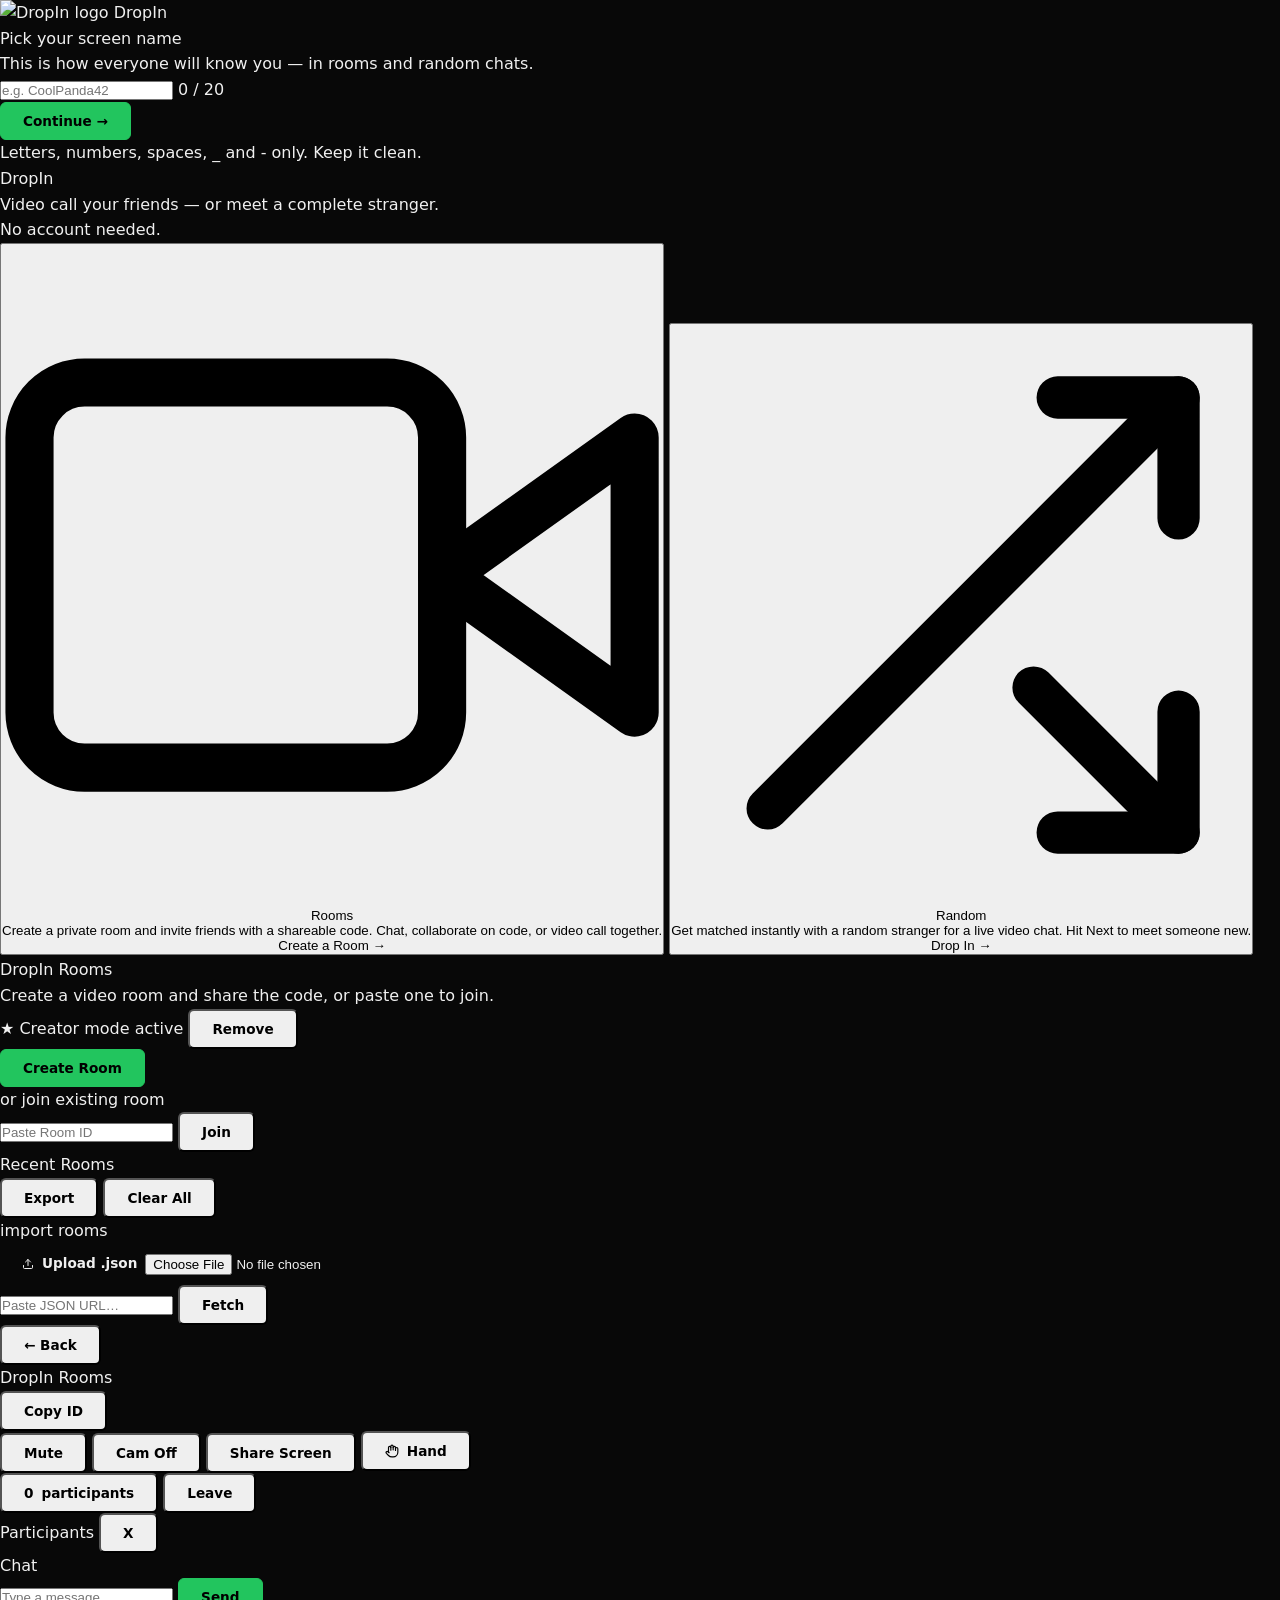
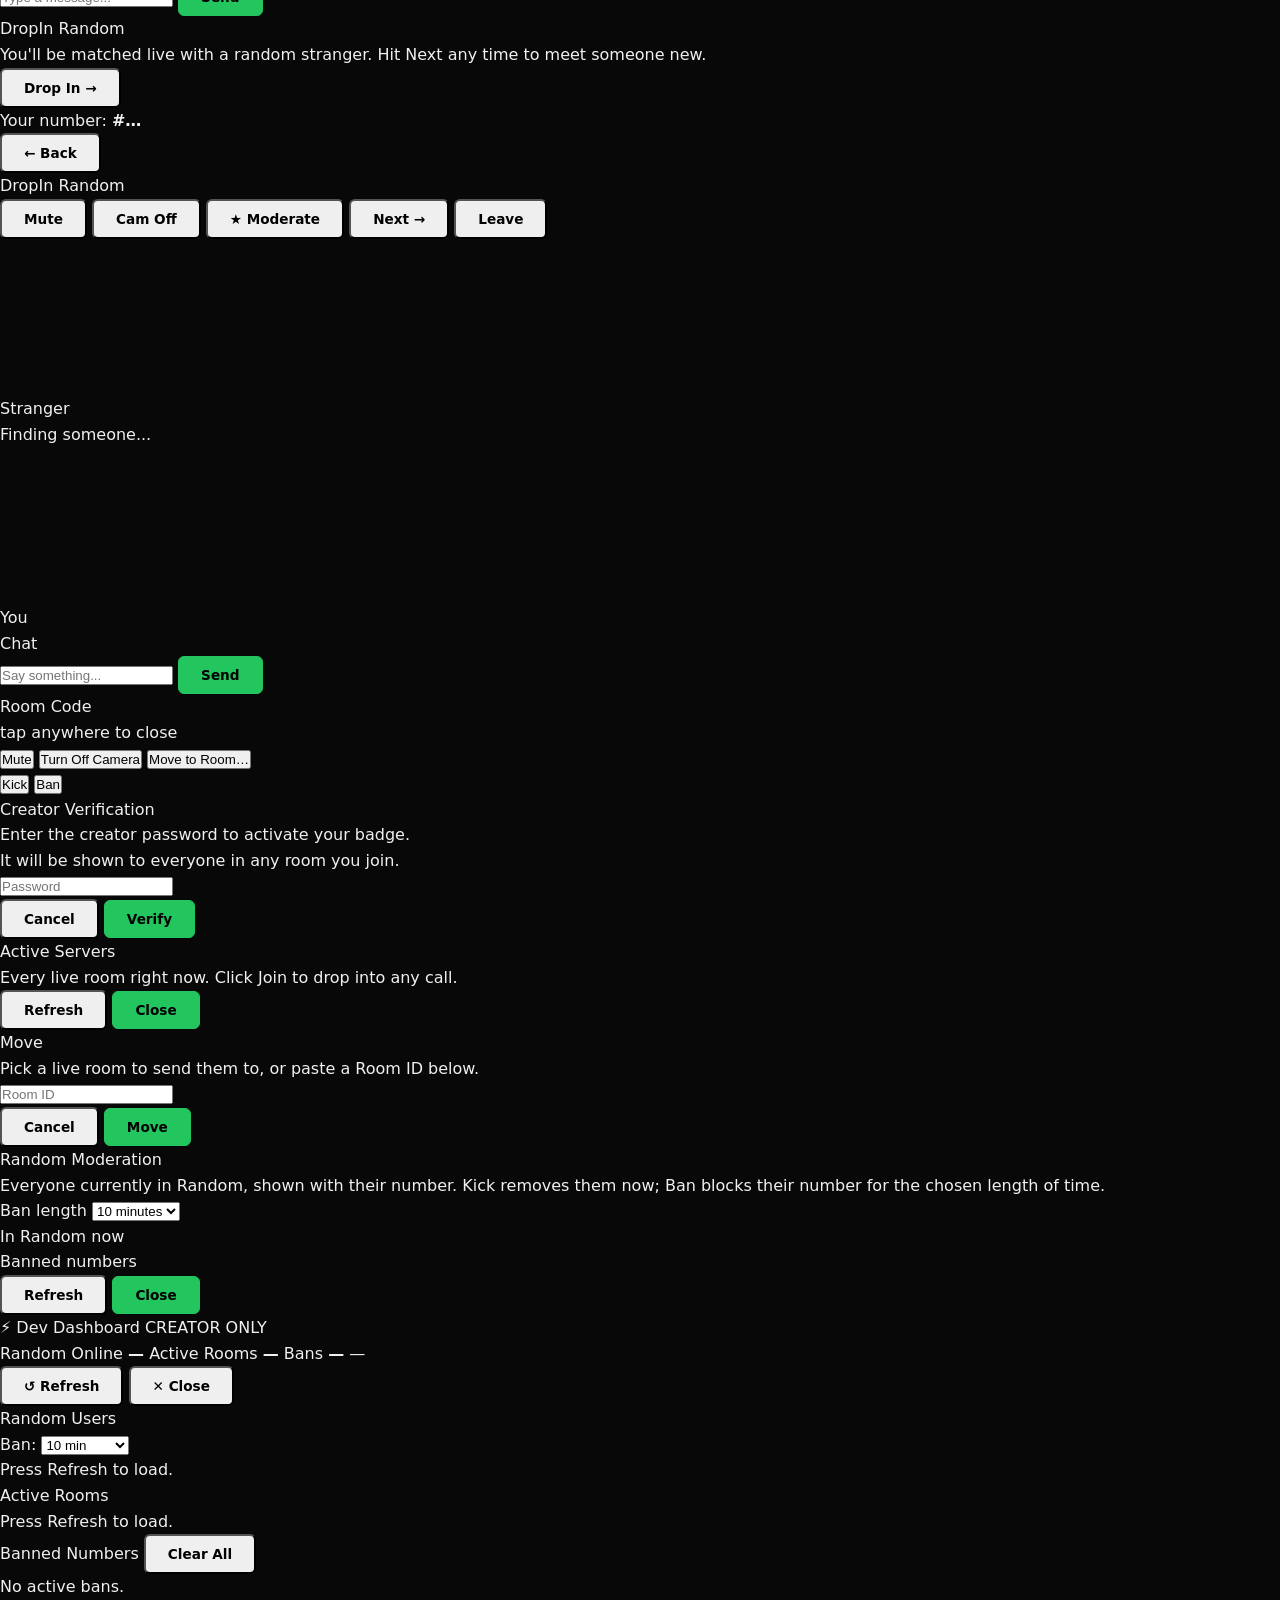
==== commit 1c7837be: "Refactor index.html for DropIn application Updated the HTML structure and content for the DropIn app" ====
--- a/index.html
+++ b/index.html
@@ -1,42 +1,491 @@
 <!DOCTYPE html>
-<html lang="en" data-theme="dark">
-  <head>
-    <meta charset="UTF-8" />
-    <meta name="viewport" content="width=device-width, initial-scale=1.0" />
-    <title>Duckie</title>
-    <link rel="preconnect" href="https://fonts.googleapis.com" />
-    <link href="https://fonts.googleapis.com/css2?family=Inter:wght@400;500;600;700;800&display=swap" rel="stylesheet" />
-    <link rel="icon" type="image/svg+xml" href="./favicon.svg" />
-    <link rel="apple-touch-icon" href="./favicon.svg" />
-    <link rel="manifest" href="./manifest.json" />
-    <link rel="stylesheet" href="./style.css" />
-  </head>
-  <body>
-
-    <nav>
-      <span class="logo">Duckie</span>
-
-    </nav>
-
-    <header class="hero">
-      <p class="eyebrow">Welcome</p>
-      <h1>Hey, I'm <span>Duckie</span></h1>
-      <p class="hero-sub">Developer and builder. Here's everything I've been working on.</p>
-      <div class="hero-links">
-        <a href="https://github.com/duckie-jr" target="_blank" rel="noopener noreferrer" class="btn btn-primary">GitHub</a>
-        <a href="#projects" class="btn btn-ghost">See projects</a>
-      </div>
-    </header>
-
-    <main id="projects">
-      <p class="section-label">Projects</p>
-      <div id="project-grid" class="grid"></div>
-    </main>
-
-    <footer>
-      <p>2026 — Duckie</p>
-    </footer>
-
-    <script src="./main.js"></script>
-  </body>
+<html lang="en">
+<head>
+  <meta charset="UTF-8" />
+  <meta name="viewport" content="width=device-width, initial-scale=1.0" />
+  <title>DropIn</title>
+  <link rel="icon" href="./logo.svg" type="image/svg+xml" />
+  <link rel="stylesheet" href="https://cdnjs.cloudflare.com/ajax/libs/codemirror/5.65.16/codemirror.min.css" />
+  <link rel="stylesheet" href="https://cdnjs.cloudflare.com/ajax/libs/codemirror/5.65.16/theme/dracula.min.css" />
+  <link rel="stylesheet" href="./style.css" />
+  <!-- main.js runs first; dev.js (creator/developer-only UI) runs right after and shares its global scope. -->
+  <script src="./main.js" defer></script>
+  <script src="./dev.js" defer></script>
+</head>
+<body>
+
+  <!-- ========== USERNAME SCREEN (shown first) ========== -->
+  <div id="username-screen">
+    <div class="username-card">
+
+      <div class="username-logo">
+        <img src="logo.svg" class="username-logo-icon" alt="DropIn logo" />
+        <span>DropIn</span>
+      </div>
+
+      <div class="username-heading">Pick your screen name</div>
+      <p class="username-desc">
+        This is how everyone will know you — in rooms and random chats.
+      </p>
+
+      <div class="username-input-wrapper">
+        <input
+          type="text"
+          id="screen-name-input"
+          placeholder="e.g. CoolPanda42"
+          maxlength="20"
+          autocomplete="off"
+          autocorrect="off"
+          spellcheck="false"
+        />
+        <span id="screen-name-counter" class="name-counter">0 / 20</span>
+      </div>
+
+      <button id="continue-btn" class="btn btn-primary username-continue-btn">
+        Continue →
+      </button>
+
+      <p id="username-error" class="username-error"></p>
+
+      <p class="username-note">
+        Letters, numbers, spaces, _ and - only. Keep it clean.
+      </p>
+
+    </div>
+  </div>
+
+  <!-- ========== HOME SCREEN ========== -->
+  <div id="home-screen" class="hidden">
+    <div class="home-hero">
+
+      <div class="home-logo">DropIn</div>
+      <p class="home-tagline">
+        Video call your friends — or meet a complete stranger.<br/>No account needed.
+      </p>
+
+      <div class="home-mode-grid">
+
+        <button id="select-rooms-btn" class="home-mode-card">
+          <div class="home-mode-icon">
+            <svg xmlns="http://www.w3.org/2000/svg" viewBox="0 0 24 24" fill="none"
+                 stroke="currentColor" stroke-width="1.75" stroke-linecap="round" stroke-linejoin="round">
+              <polygon points="23 7 16 12 23 17 23 7"/>
+              <rect x="1" y="5" width="15" height="14" rx="2" ry="2"/>
+            </svg>
+          </div>
+          <div class="home-mode-name">Rooms</div>
+          <p class="home-mode-desc">
+            Create a private room and invite friends with a shareable code.
+            Chat, collaborate on code, or video call together.
+          </p>
+          <span class="home-mode-cta">Create a Room →</span>
+        </button>
+
+        <button id="select-random-btn" class="home-mode-card home-mode-card--random">
+          <div class="home-mode-icon home-mode-icon--random">
+            <svg xmlns="http://www.w3.org/2000/svg" viewBox="0 0 24 24" fill="none"
+                 stroke="currentColor" stroke-width="1.75" stroke-linecap="round" stroke-linejoin="round">
+              <polyline points="16 3 21 3 21 8"/>
+              <line x1="4" y1="20" x2="21" y2="3"/>
+              <polyline points="21 16 21 21 16 21"/>
+              <line x1="15" y1="15" x2="21" y2="21"/>
+            </svg>
+          </div>
+          <div class="home-mode-name home-mode-name--random">Random</div>
+          <p class="home-mode-desc">
+            Get matched instantly with a random stranger for a live video chat.
+            Hit Next to meet someone new.
+          </p>
+          <span class="home-mode-cta home-mode-cta--random">Drop In →</span>
+        </button>
+
+      </div>
+    </div>
+  </div>
+
+  <!-- ========== ROOMS LOBBY SCREEN ========== -->
+  <div id="lobby-screen" class="hidden">
+    <div class="lobby-card">
+
+      <div class="lobby-logo">
+        DropIn
+        <span class="mode-badge mode-badge--rooms">Rooms</span>
+      </div>
+      <p class="lobby-subtitle">Create a video room and share the code, or paste one to join.</p>
+
+      <!-- Shown only while the creator badge is active -->
+      <div id="creator-status" class="creator-status hidden">
+        <span class="creator-status-label">★ Creator mode active</span>
+        <button id="creator-remove-btn" class="btn btn-xs btn-danger">Remove</button>
+      </div>
+
+      <div class="lobby-actions">
+        <button id="create-room-btn" class="btn btn-primary">Create Room</button>
+        <div class="lobby-divider">or join existing room</div>
+        <div class="join-row">
+          <input type="text" id="room-id-input" placeholder="Paste Room ID" autocomplete="off" />
+          <button id="join-room-btn" class="btn btn-secondary">Join</button>
+        </div>
+      </div>
+
+      <!-- ─── Recent rooms ─────────────────────────────────────── -->
+      <div id="recent-rooms-section" class="recent-rooms-section hidden">
+        <div class="recent-rooms-header">
+          <span class="recent-rooms-label">Recent Rooms</span>
+          <div class="recent-rooms-actions">
+            <button id="export-recents-btn" class="btn btn-xs btn-secondary">Export</button>
+            <button id="clear-recents-btn"  class="btn btn-xs btn-danger">Clear All</button>
+          </div>
+        </div>
+        <div id="recent-rooms-list"></div>
+      </div>
+
+      <!-- ─── Import rooms from file or URL ────────────────────── -->
+      <div class="import-rooms-section">
+        <div class="import-rooms-divider">import rooms</div>
+        <div class="import-rooms-controls">
+          <label class="btn btn-xs btn-secondary import-file-label">
+            <svg xmlns="http://www.w3.org/2000/svg" viewBox="0 0 24 24" width="12" height="12" fill="none" stroke="currentColor" stroke-width="2" stroke-linecap="round" stroke-linejoin="round">
+              <path d="M21 15v4a2 2 0 0 1-2 2H5a2 2 0 0 1-2-2v-4"/>
+              <polyline points="17 8 12 3 7 8"/>
+              <line x1="12" y1="3" x2="12" y2="15"/>
+            </svg>
+            Upload .json
+            <input type="file" id="import-file-input" accept=".json" />
+          </label>
+          <div class="import-url-row">
+            <input type="text" id="import-url-input" placeholder="Paste JSON URL…" autocomplete="off" />
+            <button id="import-url-btn" class="btn btn-xs btn-secondary">Fetch</button>
+          </div>
+        </div>
+      </div>
+
+      <p id="lobby-status"></p>
+      <button id="lobby-back-btn" class="btn btn-secondary btn-sm back-btn">← Back</button>
+
+    </div>
+  </div>
+
+  <!-- ========== ROOMS APP SCREEN ========== -->
+  <div id="app-screen" class="hidden">
+
+    <div class="toolbar">
+      <div class="toolbar-left">
+        <span class="app-logo">
+          DropIn
+          <span class="toolbar-mode-tag">Rooms</span>
+        </span>
+      </div>
+
+      <div class="toolbar-center">
+        <span id="room-id-label" role="button" title="Click to show full code"></span>
+        <button id="copy-id-btn" class="btn btn-sm">Copy ID</button>
+      </div>
+
+      <div class="toolbar-right">
+        <div id="media-controls">
+          <button id="mute-btn"         class="btn btn-sm btn-secondary">Mute</button>
+          <button id="cam-btn"          class="btn btn-sm btn-secondary">Cam Off</button>
+          <button id="screen-share-btn" class="btn btn-sm btn-secondary">Share Screen</button>
+          <button id="raise-hand-btn"   class="btn btn-sm btn-secondary">
+            <svg xmlns="http://www.w3.org/2000/svg" viewBox="0 0 24 24" width="14" height="14" fill="none" stroke="currentColor" stroke-width="2" stroke-linecap="round" stroke-linejoin="round">
+              <path d="M18 11V6a2 2 0 0 0-2-2v0a2 2 0 0 0-2 2v0"/>
+              <path d="M14 10V4a2 2 0 0 0-2-2v0a2 2 0 0 0-2 2v2"/>
+              <path d="M10 10.5V6a2 2 0 0 0-2-2v0a2 2 0 0 0-2 2v8"/>
+              <path d="M18 8a2 2 0 1 1 4 0v6a8 8 0 0 1-8 8h-2c-2.8 0-4.5-.86-5.99-2.34l-3.6-3.6a2 2 0 0 1 2.83-2.82L7 15"/>
+            </svg>
+            Hand
+          </button>
+        </div>
+        <button id="users-count-btn" class="btn btn-sm btn-secondary">
+          <span id="users-count">0</span> participants
+        </button>
+        <button id="leave-btn" class="btn btn-sm btn-danger">Leave</button>
+      </div>
+    </div>
+
+    <!-- Video grid on the left, chat on the right -->
+    <div class="workspace">
+      <div class="video-grid-panel">
+        <div id="video-grid"></div>
+        <div id="participants-panel" class="participants-panel hidden">
+          <div class="participants-header">
+            <span class="participants-title">Participants</span>
+            <button id="close-panel-btn" class="btn btn-sm btn-secondary">X</button>
+          </div>
+          <div class="participants-list"></div>
+        </div>
+      </div>
+      <div class="chat-pane">
+        <div class="chat-header">Chat</div>
+        <div id="chat-log"></div>
+        <div class="chat-footer">
+          <input type="text" id="chat-input" placeholder="Type a message..." autocomplete="off" />
+          <button id="send-btn" class="btn btn-primary btn-sm">Send</button>
+        </div>
+      </div>
+    </div>
+
+  </div>
+
+  <!-- ========== RANDOM LOBBY SCREEN ========== -->
+  <div id="random-lobby-screen" class="hidden">
+    <div class="lobby-card">
+
+      <div class="lobby-logo">
+        DropIn
+        <span class="mode-badge mode-badge--random">Random</span>
+      </div>
+      <p class="lobby-subtitle">
+        You'll be matched live with a random stranger. Hit Next any time to meet someone new.
+      </p>
+
+      <button id="start-random-btn" class="btn btn-random">Drop In →</button>
+      <p id="random-lobby-status"></p>
+      <p class="random-your-id">Your number: <strong id="random-your-id-num">#…</strong></p>
+      <button id="random-lobby-back-btn" class="btn btn-secondary btn-sm back-btn">← Back</button>
+
+    </div>
+  </div>
+
+  <!-- ========== RANDOM CALL SCREEN ========== -->
+  <div id="random-call-screen" class="hidden">
+
+    <div class="toolbar">
+      <div class="toolbar-left">
+        <span class="app-logo">
+          DropIn
+          <span class="toolbar-mode-tag toolbar-mode-tag--random">Random</span>
+        </span>
+      </div>
+      <div class="toolbar-right">
+        <button id="random-mute-btn" class="btn btn-sm btn-secondary">Mute</button>
+        <button id="random-cam-btn"  class="btn btn-sm btn-secondary">Cam Off</button>
+        <button id="random-mod-btn"  class="btn btn-sm btn-secondary hidden">★ Moderate</button>
+        <button id="random-next-btn" class="btn btn-sm btn-random">Next →</button>
+        <button id="random-leave-btn" class="btn btn-sm btn-danger">Leave</button>
+      </div>
+    </div>
+
+    <div class="random-body">
+
+      <div class="random-videos-area">
+
+        <!-- Stranger video (fills the space) -->
+        <div class="random-remote-wrapper">
+          <video id="random-remote-video" autoplay playsinline></video>
+          <div class="random-video-label">Stranger</div>
+
+          <!-- Shown while searching for / waiting on a match -->
+          <div id="random-waiting-overlay" class="random-waiting-overlay">
+            <div class="random-spinner"></div>
+            <p id="random-waiting-text">Finding someone...</p>
+          </div>
+        </div>
+
+        <!-- Local camera preview (picture-in-picture corner) -->
+        <div class="random-local-wrapper">
+          <video id="random-local-video" autoplay playsinline muted></video>
+          <div class="random-video-label random-video-label--local">You</div>
+        </div>
+
+      </div>
+
+      <!-- Sidebar chat -->
+      <div class="chat-pane random-chat-pane">
+        <div class="chat-header">Chat</div>
+        <div id="random-chat-log" class="chat-log"></div>
+        <div class="chat-footer">
+          <input type="text" id="random-chat-input" placeholder="Say something..." autocomplete="off" />
+          <button id="random-send-btn" class="btn btn-primary btn-sm">Send</button>
+        </div>
+      </div>
+
+    </div>
+  </div>
+
+  <!-- ========== ROOM CODE FULLSCREEN OVERLAY ========== -->
+  <div id="room-code-overlay" class="hidden">
+    <p class="room-code-overlay-label">Room Code</p>
+    <div id="room-code-overlay-text"></div>
+    <p class="room-code-overlay-dismiss">tap anywhere to close</p>
+  </div>
+
+  <!-- ========== HOST ACTION CONTEXT MENU ========== -->
+  <!-- Small popup the room owner gets when clicking a participant name -->
+  <div id="host-action-menu" class="host-action-menu hidden">
+    <div class="host-action-menu-header">
+      <span class="host-action-menu-name"></span>
+    </div>
+    <button class="host-action-btn host-action-mute-btn">Mute</button>
+    <button class="host-action-btn host-action-cam-off-btn">Turn Off Camera</button>
+    <button class="host-action-btn host-action-move-btn">Move to Room…</button>
+    <div class="host-action-divider"></div>
+    <button class="host-action-btn host-action-kick-btn">Kick</button>
+    <button class="host-action-btn host-action-ban-btn">Ban</button>
+  </div>
+
+  <!-- ========== CREATOR VERIFICATION MODAL ========== -->
+  <div id="creator-modal" class="creator-modal hidden">
+    <div class="creator-modal-card">
+      <div class="creator-modal-title">Creator Verification</div>
+      <p class="creator-modal-desc">
+        Enter the creator password to activate your badge.<br/>
+        It will be shown to everyone in any room you join.
+      </p>
+      <input
+        type="password"
+        id="creator-password-input"
+        class="creator-password-input"
+        placeholder="Password"
+        autocomplete="off"
+      />
+      <p id="creator-password-error" class="creator-password-error"></p>
+      <div class="creator-modal-actions">
+        <button id="creator-password-cancel" class="btn btn-secondary btn-sm">Cancel</button>
+        <button id="creator-password-submit" class="btn btn-primary btn-sm">Verify</button>
+      </div>
+    </div>
+  </div>
+
+  <!-- ========== CREATOR: ACTIVE SERVERS MODAL ========== -->
+  <!-- Opened when a verified creator types "creator" into the Join field -->
+  <div id="server-list-modal" class="creator-modal hidden">
+    <div class="creator-modal-card server-list-card">
+      <div class="creator-modal-title">Active Servers</div>
+      <p class="creator-modal-desc">
+        Every live room right now. Click Join to drop into any call.
+      </p>
+      <div id="server-list-container" class="server-list-container"></div>
+      <div class="creator-modal-actions">
+        <button id="server-list-refresh" class="btn btn-secondary btn-sm">Refresh</button>
+        <button id="server-list-close"   class="btn btn-primary btn-sm">Close</button>
+      </div>
+    </div>
+  </div>
+
+  <!-- ========== MOVE PARTICIPANT MODAL (host + creator) ========== -->
+  <div id="move-user-modal" class="creator-modal hidden">
+    <div class="creator-modal-card server-list-card">
+      <div class="creator-modal-title">Move <span id="move-user-name"></span></div>
+      <p class="creator-modal-desc">
+        Pick a live room to send them to, or paste a Room ID below.
+      </p>
+      <div id="move-server-list" class="server-list-container"></div>
+      <div class="join-row">
+        <input type="text" id="move-room-input" placeholder="Room ID" autocomplete="off" />
+      </div>
+      <div class="creator-modal-actions">
+        <button id="move-cancel-btn"  class="btn btn-secondary btn-sm">Cancel</button>
+        <button id="move-confirm-btn" class="btn btn-primary btn-sm">Move</button>
+      </div>
+    </div>
+  </div>
+
+  <!-- ========== CREATOR: RANDOM MODERATION MODAL ========== -->
+  <!-- Opened from the "★ Moderate" button on the Random call screen -->
+  <div id="random-mod-modal" class="creator-modal hidden">
+    <div class="creator-modal-card server-list-card">
+      <div class="creator-modal-title">Random Moderation</div>
+      <p class="creator-modal-desc">
+        Everyone currently in Random, shown with their number. Kick removes them
+        now; Ban blocks their number for the chosen length of time.
+      </p>
+      <div class="random-mod-duration-row">
+        <label for="random-ban-duration">Ban length</label>
+        <select id="random-ban-duration">
+          <option value="10">10 minutes</option>
+          <option value="60">1 hour</option>
+          <option value="1440">1 day</option>
+          <option value="10080">1 week</option>
+          <option value="permanent">Permanent</option>
+        </select>
+      </div>
+      <div class="random-mod-section-label">In Random now</div>
+      <div id="random-mod-list" class="server-list-container"></div>
+      <div class="random-mod-section-label">Banned numbers</div>
+      <div id="random-mod-bans" class="server-list-container"></div>
+      <div class="creator-modal-actions">
+        <button id="random-mod-refresh" class="btn btn-secondary btn-sm">Refresh</button>
+        <button id="random-mod-close"   class="btn btn-primary btn-sm">Close</button>
+      </div>
+    </div>
+  </div>
+
+  <!-- ========== DEV DASHBOARD (creator only — ` to open, ` or Esc to close) ========== -->
+  <div id="dev-dashboard" class="dev-dashboard hidden">
+    <div class="dev-dashboard-inner">
+
+      <div class="dev-dashboard-header">
+        <div class="dev-dashboard-title-group">
+          <span class="dev-dashboard-title">⚡ Dev Dashboard</span>
+          <span class="dev-dashboard-badge">CREATOR ONLY</span>
+        </div>
+        <div class="dev-dashboard-stats">
+          <span class="dev-stat-chip">Random Online <strong id="dev-stat-random-count">—</strong></span>
+          <span class="dev-stat-chip">Active Rooms <strong id="dev-stat-rooms-count">—</strong></span>
+          <span class="dev-stat-chip">Bans <strong id="dev-stat-bans-count">—</strong></span>
+          <span id="dev-last-refresh" class="dev-last-refresh">—</span>
+        </div>
+        <div class="dev-dashboard-header-actions">
+          <button id="dev-dashboard-refresh" class="btn btn-sm btn-secondary">↺ Refresh</button>
+          <button id="dev-dashboard-close"   class="btn btn-sm btn-danger">✕ Close</button>
+        </div>
+      </div>
+
+      <div class="dev-dashboard-body">
+
+        <div class="dev-panel">
+          <div class="dev-panel-header">
+            <span class="dev-panel-title">Random Users</span>
+            <div class="dev-panel-controls">
+              <label class="dev-control-label">Ban:</label>
+              <select id="dev-ban-duration">
+                <option value="10">10 min</option>
+                <option value="60">1 hour</option>
+                <option value="1440">1 day</option>
+                <option value="10080">1 week</option>
+                <option value="permanent">Permanent</option>
+              </select>
+            </div>
+          </div>
+          <div id="dev-random-list" class="dev-panel-list">
+            <p class="dev-empty">Press Refresh to load.</p>
+          </div>
+        </div>
+
+        <div class="dev-panel">
+          <div class="dev-panel-header">
+            <span class="dev-panel-title">Active Rooms</span>
+          </div>
+          <div id="dev-rooms-list" class="dev-panel-list">
+            <p class="dev-empty">Press Refresh to load.</p>
+          </div>
+        </div>
+
+        <div class="dev-panel">
+          <div class="dev-panel-header">
+            <span class="dev-panel-title">Banned Numbers</span>
+            <button id="dev-clear-all-bans" class="btn btn-xs btn-danger">Clear All</button>
+          </div>
+          <div id="dev-bans-list" class="dev-panel-list">
+            <p class="dev-empty">No active bans.</p>
+          </div>
+        </div>
+
+      </div>
+    </div>
+  </div>
+
+  <!-- CDN scripts loaded sync so globals are ready before the deferred module runs -->
+  <script src="https://cdnjs.cloudflare.com/ajax/libs/codemirror/5.65.16/codemirror.min.js"></script>
+  <script src="https://cdnjs.cloudflare.com/ajax/libs/codemirror/5.65.16/mode/javascript/javascript.min.js"></script>
+  <script src="https://cdnjs.cloudflare.com/ajax/libs/codemirror/5.65.16/mode/python/python.min.js"></script>
+  <script src="https://cdnjs.cloudflare.com/ajax/libs/codemirror/5.65.16/mode/clike/clike.min.js"></script>
+  <script src="https://cdnjs.cloudflare.com/ajax/libs/codemirror/5.65.16/mode/xml/xml.min.js"></script>
+  <script src="https://cdnjs.cloudflare.com/ajax/libs/codemirror/5.65.16/mode/htmlmixed/htmlmixed.min.js"></script>
+  <script src="https://cdnjs.cloudflare.com/ajax/libs/codemirror/5.65.16/mode/css/css.min.js"></script>
+  <script src="https://unpkg.com/peerjs@1.5.4/dist/peerjs.min.js"></script>
+
+</body>
 </html>
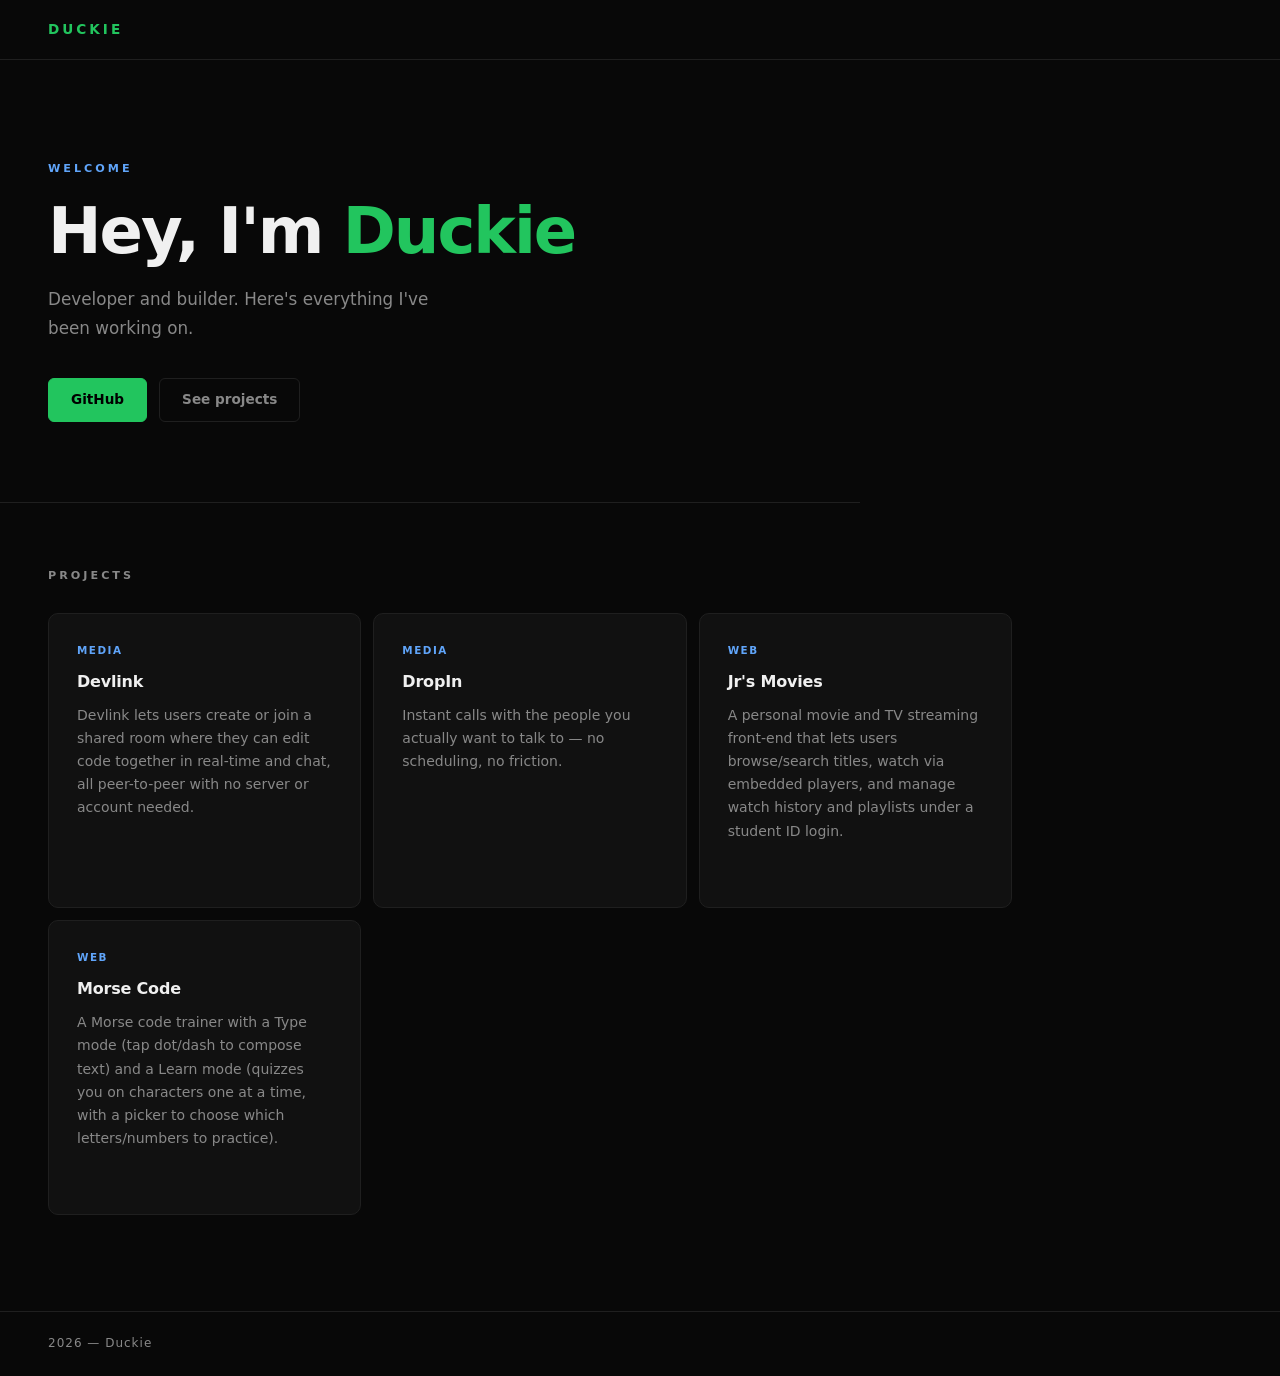
==== commit a3a729d0: "Update index.html" ====
--- a/index.html
+++ b/index.html
@@ -1,491 +1,42 @@
 <!DOCTYPE html>
-<html lang="en">
-<head>
-  <meta charset="UTF-8" />
-  <meta name="viewport" content="width=device-width, initial-scale=1.0" />
-  <title>DropIn</title>
-  <link rel="icon" href="./logo.svg" type="image/svg+xml" />
-  <link rel="stylesheet" href="https://cdnjs.cloudflare.com/ajax/libs/codemirror/5.65.16/codemirror.min.css" />
-  <link rel="stylesheet" href="https://cdnjs.cloudflare.com/ajax/libs/codemirror/5.65.16/theme/dracula.min.css" />
-  <link rel="stylesheet" href="./style.css" />
-  <!-- main.js runs first; dev.js (creator/developer-only UI) runs right after and shares its global scope. -->
-  <script src="./main.js" defer></script>
-  <script src="./dev.js" defer></script>
-</head>
-<body>
+<html lang="en" data-theme="dark">
+  <head>
+    <meta charset="UTF-8" />
+    <meta name="viewport" content="width=device-width, initial-scale=1.0" />
+    <title>Duckie</title>
+    <link rel="preconnect" href="https://fonts.googleapis.com" />
+    <link href="https://fonts.googleapis.com/css2?family=Inter:wght@400;500;600;700;800&display=swap" rel="stylesheet" />
+    <link rel="icon" type="image/svg+xml" href="./favicon.svg" />
+    <link rel="apple-touch-icon" href="./favicon.svg" />
+    <link rel="manifest" href="./manifest.json" />
+    <link rel="stylesheet" href="./style.css" />
+  </head>
+  <body>
 
-  <!-- ========== USERNAME SCREEN (shown first) ========== -->
-  <div id="username-screen">
-    <div class="username-card">
+    <nav>
+      <span class="logo">Duckie</span>
 
-      <div class="username-logo">
-        <img src="logo.svg" class="username-logo-icon" alt="DropIn logo" />
-        <span>DropIn</span>
+    </nav>
+
+    <header class="hero">
+      <p class="eyebrow">Welcome</p>
+      <h1>Hey, I'm <span>Duckie</span></h1>
+      <p class="hero-sub">Developer and builder. Here's everything I've been working on.</p>
+      <div class="hero-links">
+        <a href="https://github.com/duckie-jr" target="_blank" rel="noopener noreferrer" class="btn btn-primary">GitHub</a>
+        <a href="#projects" class="btn btn-ghost">See projects</a>
       </div>
+    </header>
 
-      <div class="username-heading">Pick your screen name</div>
-      <p class="username-desc">
-        This is how everyone will know you — in rooms and random chats.
-      </p>
+    <main id="projects">
+      <p class="section-label">Projects</p>
+      <div id="project-grid" class="grid"></div>
+    </main>
 
-      <div class="username-input-wrapper">
-        <input
-          type="text"
-          id="screen-name-input"
-          placeholder="e.g. CoolPanda42"
-          maxlength="20"
-          autocomplete="off"
-          autocorrect="off"
-          spellcheck="false"
-        />
-        <span id="screen-name-counter" class="name-counter">0 / 20</span>
-      </div>
+    <footer>
+      <p>2026 — Duckie</p>
+    </footer>
 
-      <button id="continue-btn" class="btn btn-primary username-continue-btn">
-        Continue →
-      </button>
-
-      <p id="username-error" class="username-error"></p>
-
-      <p class="username-note">
-        Letters, numbers, spaces, _ and - only. Keep it clean.
-      </p>
-
-    </div>
-  </div>
-
-  <!-- ========== HOME SCREEN ========== -->
-  <div id="home-screen" class="hidden">
-    <div class="home-hero">
-
-      <div class="home-logo">DropIn</div>
-      <p class="home-tagline">
-        Video call your friends — or meet a complete stranger.<br/>No account needed.
-      </p>
-
-      <div class="home-mode-grid">
-
-        <button id="select-rooms-btn" class="home-mode-card">
-          <div class="home-mode-icon">
-            <svg xmlns="http://www.w3.org/2000/svg" viewBox="0 0 24 24" fill="none"
-                 stroke="currentColor" stroke-width="1.75" stroke-linecap="round" stroke-linejoin="round">
-              <polygon points="23 7 16 12 23 17 23 7"/>
-              <rect x="1" y="5" width="15" height="14" rx="2" ry="2"/>
-            </svg>
-          </div>
-          <div class="home-mode-name">Rooms</div>
-          <p class="home-mode-desc">
-            Create a private room and invite friends with a shareable code.
-            Chat, collaborate on code, or video call together.
-          </p>
-          <span class="home-mode-cta">Create a Room →</span>
-        </button>
-
-        <button id="select-random-btn" class="home-mode-card home-mode-card--random">
-          <div class="home-mode-icon home-mode-icon--random">
-            <svg xmlns="http://www.w3.org/2000/svg" viewBox="0 0 24 24" fill="none"
-                 stroke="currentColor" stroke-width="1.75" stroke-linecap="round" stroke-linejoin="round">
-              <polyline points="16 3 21 3 21 8"/>
-              <line x1="4" y1="20" x2="21" y2="3"/>
-              <polyline points="21 16 21 21 16 21"/>
-              <line x1="15" y1="15" x2="21" y2="21"/>
-            </svg>
-          </div>
-          <div class="home-mode-name home-mode-name--random">Random</div>
-          <p class="home-mode-desc">
-            Get matched instantly with a random stranger for a live video chat.
-            Hit Next to meet someone new.
-          </p>
-          <span class="home-mode-cta home-mode-cta--random">Drop In →</span>
-        </button>
-
-      </div>
-    </div>
-  </div>
-
-  <!-- ========== ROOMS LOBBY SCREEN ========== -->
-  <div id="lobby-screen" class="hidden">
-    <div class="lobby-card">
-
-      <div class="lobby-logo">
-        DropIn
-        <span class="mode-badge mode-badge--rooms">Rooms</span>
-      </div>
-      <p class="lobby-subtitle">Create a video room and share the code, or paste one to join.</p>
-
-      <!-- Shown only while the creator badge is active -->
-      <div id="creator-status" class="creator-status hidden">
-        <span class="creator-status-label">★ Creator mode active</span>
-        <button id="creator-remove-btn" class="btn btn-xs btn-danger">Remove</button>
-      </div>
-
-      <div class="lobby-actions">
-        <button id="create-room-btn" class="btn btn-primary">Create Room</button>
-        <div class="lobby-divider">or join existing room</div>
-        <div class="join-row">
-          <input type="text" id="room-id-input" placeholder="Paste Room ID" autocomplete="off" />
-          <button id="join-room-btn" class="btn btn-secondary">Join</button>
-        </div>
-      </div>
-
-      <!-- ─── Recent rooms ─────────────────────────────────────── -->
-      <div id="recent-rooms-section" class="recent-rooms-section hidden">
-        <div class="recent-rooms-header">
-          <span class="recent-rooms-label">Recent Rooms</span>
-          <div class="recent-rooms-actions">
-            <button id="export-recents-btn" class="btn btn-xs btn-secondary">Export</button>
-            <button id="clear-recents-btn"  class="btn btn-xs btn-danger">Clear All</button>
-          </div>
-        </div>
-        <div id="recent-rooms-list"></div>
-      </div>
-
-      <!-- ─── Import rooms from file or URL ────────────────────── -->
-      <div class="import-rooms-section">
-        <div class="import-rooms-divider">import rooms</div>
-        <div class="import-rooms-controls">
-          <label class="btn btn-xs btn-secondary import-file-label">
-            <svg xmlns="http://www.w3.org/2000/svg" viewBox="0 0 24 24" width="12" height="12" fill="none" stroke="currentColor" stroke-width="2" stroke-linecap="round" stroke-linejoin="round">
-              <path d="M21 15v4a2 2 0 0 1-2 2H5a2 2 0 0 1-2-2v-4"/>
-              <polyline points="17 8 12 3 7 8"/>
-              <line x1="12" y1="3" x2="12" y2="15"/>
-            </svg>
-            Upload .json
-            <input type="file" id="import-file-input" accept=".json" />
-          </label>
-          <div class="import-url-row">
-            <input type="text" id="import-url-input" placeholder="Paste JSON URL…" autocomplete="off" />
-            <button id="import-url-btn" class="btn btn-xs btn-secondary">Fetch</button>
-          </div>
-        </div>
-      </div>
-
-      <p id="lobby-status"></p>
-      <button id="lobby-back-btn" class="btn btn-secondary btn-sm back-btn">← Back</button>
-
-    </div>
-  </div>
-
-  <!-- ========== ROOMS APP SCREEN ========== -->
-  <div id="app-screen" class="hidden">
-
-    <div class="toolbar">
-      <div class="toolbar-left">
-        <span class="app-logo">
-          DropIn
-          <span class="toolbar-mode-tag">Rooms</span>
-        </span>
-      </div>
-
-      <div class="toolbar-center">
-        <span id="room-id-label" role="button" title="Click to show full code"></span>
-        <button id="copy-id-btn" class="btn btn-sm">Copy ID</button>
-      </div>
-
-      <div class="toolbar-right">
-        <div id="media-controls">
-          <button id="mute-btn"         class="btn btn-sm btn-secondary">Mute</button>
-          <button id="cam-btn"          class="btn btn-sm btn-secondary">Cam Off</button>
-          <button id="screen-share-btn" class="btn btn-sm btn-secondary">Share Screen</button>
-          <button id="raise-hand-btn"   class="btn btn-sm btn-secondary">
-            <svg xmlns="http://www.w3.org/2000/svg" viewBox="0 0 24 24" width="14" height="14" fill="none" stroke="currentColor" stroke-width="2" stroke-linecap="round" stroke-linejoin="round">
-              <path d="M18 11V6a2 2 0 0 0-2-2v0a2 2 0 0 0-2 2v0"/>
-              <path d="M14 10V4a2 2 0 0 0-2-2v0a2 2 0 0 0-2 2v2"/>
-              <path d="M10 10.5V6a2 2 0 0 0-2-2v0a2 2 0 0 0-2 2v8"/>
-              <path d="M18 8a2 2 0 1 1 4 0v6a8 8 0 0 1-8 8h-2c-2.8 0-4.5-.86-5.99-2.34l-3.6-3.6a2 2 0 0 1 2.83-2.82L7 15"/>
-            </svg>
-            Hand
-          </button>
-        </div>
-        <button id="users-count-btn" class="btn btn-sm btn-secondary">
-          <span id="users-count">0</span> participants
-        </button>
-        <button id="leave-btn" class="btn btn-sm btn-danger">Leave</button>
-      </div>
-    </div>
-
-    <!-- Video grid on the left, chat on the right -->
-    <div class="workspace">
-      <div class="video-grid-panel">
-        <div id="video-grid"></div>
-        <div id="participants-panel" class="participants-panel hidden">
-          <div class="participants-header">
-            <span class="participants-title">Participants</span>
-            <button id="close-panel-btn" class="btn btn-sm btn-secondary">X</button>
-          </div>
-          <div class="participants-list"></div>
-        </div>
-      </div>
-      <div class="chat-pane">
-        <div class="chat-header">Chat</div>
-        <div id="chat-log"></div>
-        <div class="chat-footer">
-          <input type="text" id="chat-input" placeholder="Type a message..." autocomplete="off" />
-          <button id="send-btn" class="btn btn-primary btn-sm">Send</button>
-        </div>
-      </div>
-    </div>
-
-  </div>
-
-  <!-- ========== RANDOM LOBBY SCREEN ========== -->
-  <div id="random-lobby-screen" class="hidden">
-    <div class="lobby-card">
-
-      <div class="lobby-logo">
-        DropIn
-        <span class="mode-badge mode-badge--random">Random</span>
-      </div>
-      <p class="lobby-subtitle">
-        You'll be matched live with a random stranger. Hit Next any time to meet someone new.
-      </p>
-
-      <button id="start-random-btn" class="btn btn-random">Drop In →</button>
-      <p id="random-lobby-status"></p>
-      <p class="random-your-id">Your number: <strong id="random-your-id-num">#…</strong></p>
-      <button id="random-lobby-back-btn" class="btn btn-secondary btn-sm back-btn">← Back</button>
-
-    </div>
-  </div>
-
-  <!-- ========== RANDOM CALL SCREEN ========== -->
-  <div id="random-call-screen" class="hidden">
-
-    <div class="toolbar">
-      <div class="toolbar-left">
-        <span class="app-logo">
-          DropIn
-          <span class="toolbar-mode-tag toolbar-mode-tag--random">Random</span>
-        </span>
-      </div>
-      <div class="toolbar-right">
-        <button id="random-mute-btn" class="btn btn-sm btn-secondary">Mute</button>
-        <button id="random-cam-btn"  class="btn btn-sm btn-secondary">Cam Off</button>
-        <button id="random-mod-btn"  class="btn btn-sm btn-secondary hidden">★ Moderate</button>
-        <button id="random-next-btn" class="btn btn-sm btn-random">Next →</button>
-        <button id="random-leave-btn" class="btn btn-sm btn-danger">Leave</button>
-      </div>
-    </div>
-
-    <div class="random-body">
-
-      <div class="random-videos-area">
-
-        <!-- Stranger video (fills the space) -->
-        <div class="random-remote-wrapper">
-          <video id="random-remote-video" autoplay playsinline></video>
-          <div class="random-video-label">Stranger</div>
-
-          <!-- Shown while searching for / waiting on a match -->
-          <div id="random-waiting-overlay" class="random-waiting-overlay">
-            <div class="random-spinner"></div>
-            <p id="random-waiting-text">Finding someone...</p>
-          </div>
-        </div>
-
-        <!-- Local camera preview (picture-in-picture corner) -->
-        <div class="random-local-wrapper">
-          <video id="random-local-video" autoplay playsinline muted></video>
-          <div class="random-video-label random-video-label--local">You</div>
-        </div>
-
-      </div>
-
-      <!-- Sidebar chat -->
-      <div class="chat-pane random-chat-pane">
-        <div class="chat-header">Chat</div>
-        <div id="random-chat-log" class="chat-log"></div>
-        <div class="chat-footer">
-          <input type="text" id="random-chat-input" placeholder="Say something..." autocomplete="off" />
-          <button id="random-send-btn" class="btn btn-primary btn-sm">Send</button>
-        </div>
-      </div>
-
-    </div>
-  </div>
-
-  <!-- ========== ROOM CODE FULLSCREEN OVERLAY ========== -->
-  <div id="room-code-overlay" class="hidden">
-    <p class="room-code-overlay-label">Room Code</p>
-    <div id="room-code-overlay-text"></div>
-    <p class="room-code-overlay-dismiss">tap anywhere to close</p>
-  </div>
-
-  <!-- ========== HOST ACTION CONTEXT MENU ========== -->
-  <!-- Small popup the room owner gets when clicking a participant name -->
-  <div id="host-action-menu" class="host-action-menu hidden">
-    <div class="host-action-menu-header">
-      <span class="host-action-menu-name"></span>
-    </div>
-    <button class="host-action-btn host-action-mute-btn">Mute</button>
-    <button class="host-action-btn host-action-cam-off-btn">Turn Off Camera</button>
-    <button class="host-action-btn host-action-move-btn">Move to Room…</button>
-    <div class="host-action-divider"></div>
-    <button class="host-action-btn host-action-kick-btn">Kick</button>
-    <button class="host-action-btn host-action-ban-btn">Ban</button>
-  </div>
-
-  <!-- ========== CREATOR VERIFICATION MODAL ========== -->
-  <div id="creator-modal" class="creator-modal hidden">
-    <div class="creator-modal-card">
-      <div class="creator-modal-title">Creator Verification</div>
-      <p class="creator-modal-desc">
-        Enter the creator password to activate your badge.<br/>
-        It will be shown to everyone in any room you join.
-      </p>
-      <input
-        type="password"
-        id="creator-password-input"
-        class="creator-password-input"
-        placeholder="Password"
-        autocomplete="off"
-      />
-      <p id="creator-password-error" class="creator-password-error"></p>
-      <div class="creator-modal-actions">
-        <button id="creator-password-cancel" class="btn btn-secondary btn-sm">Cancel</button>
-        <button id="creator-password-submit" class="btn btn-primary btn-sm">Verify</button>
-      </div>
-    </div>
-  </div>
-
-  <!-- ========== CREATOR: ACTIVE SERVERS MODAL ========== -->
-  <!-- Opened when a verified creator types "creator" into the Join field -->
-  <div id="server-list-modal" class="creator-modal hidden">
-    <div class="creator-modal-card server-list-card">
-      <div class="creator-modal-title">Active Servers</div>
-      <p class="creator-modal-desc">
-        Every live room right now. Click Join to drop into any call.
-      </p>
-      <div id="server-list-container" class="server-list-container"></div>
-      <div class="creator-modal-actions">
-        <button id="server-list-refresh" class="btn btn-secondary btn-sm">Refresh</button>
-        <button id="server-list-close"   class="btn btn-primary btn-sm">Close</button>
-      </div>
-    </div>
-  </div>
-
-  <!-- ========== MOVE PARTICIPANT MODAL (host + creator) ========== -->
-  <div id="move-user-modal" class="creator-modal hidden">
-    <div class="creator-modal-card server-list-card">
-      <div class="creator-modal-title">Move <span id="move-user-name"></span></div>
-      <p class="creator-modal-desc">
-        Pick a live room to send them to, or paste a Room ID below.
-      </p>
-      <div id="move-server-list" class="server-list-container"></div>
-      <div class="join-row">
-        <input type="text" id="move-room-input" placeholder="Room ID" autocomplete="off" />
-      </div>
-      <div class="creator-modal-actions">
-        <button id="move-cancel-btn"  class="btn btn-secondary btn-sm">Cancel</button>
-        <button id="move-confirm-btn" class="btn btn-primary btn-sm">Move</button>
-      </div>
-    </div>
-  </div>
-
-  <!-- ========== CREATOR: RANDOM MODERATION MODAL ========== -->
-  <!-- Opened from the "★ Moderate" button on the Random call screen -->
-  <div id="random-mod-modal" class="creator-modal hidden">
-    <div class="creator-modal-card server-list-card">
-      <div class="creator-modal-title">Random Moderation</div>
-      <p class="creator-modal-desc">
-        Everyone currently in Random, shown with their number. Kick removes them
-        now; Ban blocks their number for the chosen length of time.
-      </p>
-      <div class="random-mod-duration-row">
-        <label for="random-ban-duration">Ban length</label>
-        <select id="random-ban-duration">
-          <option value="10">10 minutes</option>
-          <option value="60">1 hour</option>
-          <option value="1440">1 day</option>
-          <option value="10080">1 week</option>
-          <option value="permanent">Permanent</option>
-        </select>
-      </div>
-      <div class="random-mod-section-label">In Random now</div>
-      <div id="random-mod-list" class="server-list-container"></div>
-      <div class="random-mod-section-label">Banned numbers</div>
-      <div id="random-mod-bans" class="server-list-container"></div>
-      <div class="creator-modal-actions">
-        <button id="random-mod-refresh" class="btn btn-secondary btn-sm">Refresh</button>
-        <button id="random-mod-close"   class="btn btn-primary btn-sm">Close</button>
-      </div>
-    </div>
-  </div>
-
-  <!-- ========== DEV DASHBOARD (creator only — ` to open, ` or Esc to close) ========== -->
-  <div id="dev-dashboard" class="dev-dashboard hidden">
-    <div class="dev-dashboard-inner">
-
-      <div class="dev-dashboard-header">
-        <div class="dev-dashboard-title-group">
-          <span class="dev-dashboard-title">⚡ Dev Dashboard</span>
-          <span class="dev-dashboard-badge">CREATOR ONLY</span>
-        </div>
-        <div class="dev-dashboard-stats">
-          <span class="dev-stat-chip">Random Online <strong id="dev-stat-random-count">—</strong></span>
-          <span class="dev-stat-chip">Active Rooms <strong id="dev-stat-rooms-count">—</strong></span>
-          <span class="dev-stat-chip">Bans <strong id="dev-stat-bans-count">—</strong></span>
-          <span id="dev-last-refresh" class="dev-last-refresh">—</span>
-        </div>
-        <div class="dev-dashboard-header-actions">
-          <button id="dev-dashboard-refresh" class="btn btn-sm btn-secondary">↺ Refresh</button>
-          <button id="dev-dashboard-close"   class="btn btn-sm btn-danger">✕ Close</button>
-        </div>
-      </div>
-
-      <div class="dev-dashboard-body">
-
-        <div class="dev-panel">
-          <div class="dev-panel-header">
-            <span class="dev-panel-title">Random Users</span>
-            <div class="dev-panel-controls">
-              <label class="dev-control-label">Ban:</label>
-              <select id="dev-ban-duration">
-                <option value="10">10 min</option>
-                <option value="60">1 hour</option>
-                <option value="1440">1 day</option>
-                <option value="10080">1 week</option>
-                <option value="permanent">Permanent</option>
-              </select>
-            </div>
-          </div>
-          <div id="dev-random-list" class="dev-panel-list">
-            <p class="dev-empty">Press Refresh to load.</p>
-          </div>
-        </div>
-
-        <div class="dev-panel">
-          <div class="dev-panel-header">
-            <span class="dev-panel-title">Active Rooms</span>
-          </div>
-          <div id="dev-rooms-list" class="dev-panel-list">
-            <p class="dev-empty">Press Refresh to load.</p>
-          </div>
-        </div>
-
-        <div class="dev-panel">
-          <div class="dev-panel-header">
-            <span class="dev-panel-title">Banned Numbers</span>
-            <button id="dev-clear-all-bans" class="btn btn-xs btn-danger">Clear All</button>
-          </div>
-          <div id="dev-bans-list" class="dev-panel-list">
-            <p class="dev-empty">No active bans.</p>
-          </div>
-        </div>
-
-      </div>
-    </div>
-  </div>
-
-  <!-- CDN scripts loaded sync so globals are ready before the deferred module runs -->
-  <script src="https://cdnjs.cloudflare.com/ajax/libs/codemirror/5.65.16/codemirror.min.js"></script>
-  <script src="https://cdnjs.cloudflare.com/ajax/libs/codemirror/5.65.16/mode/javascript/javascript.min.js"></script>
-  <script src="https://cdnjs.cloudflare.com/ajax/libs/codemirror/5.65.16/mode/python/python.min.js"></script>
-  <script src="https://cdnjs.cloudflare.com/ajax/libs/codemirror/5.65.16/mode/clike/clike.min.js"></script>
-  <script src="https://cdnjs.cloudflare.com/ajax/libs/codemirror/5.65.16/mode/xml/xml.min.js"></script>
-  <script src="https://cdnjs.cloudflare.com/ajax/libs/codemirror/5.65.16/mode/htmlmixed/htmlmixed.min.js"></script>
-  <script src="https://cdnjs.cloudflare.com/ajax/libs/codemirror/5.65.16/mode/css/css.min.js"></script>
-  <script src="https://unpkg.com/peerjs@1.5.4/dist/peerjs.min.js"></script>
-
-</body>
+    <script src="./main.js"></script>
+  </body>
 </html>
